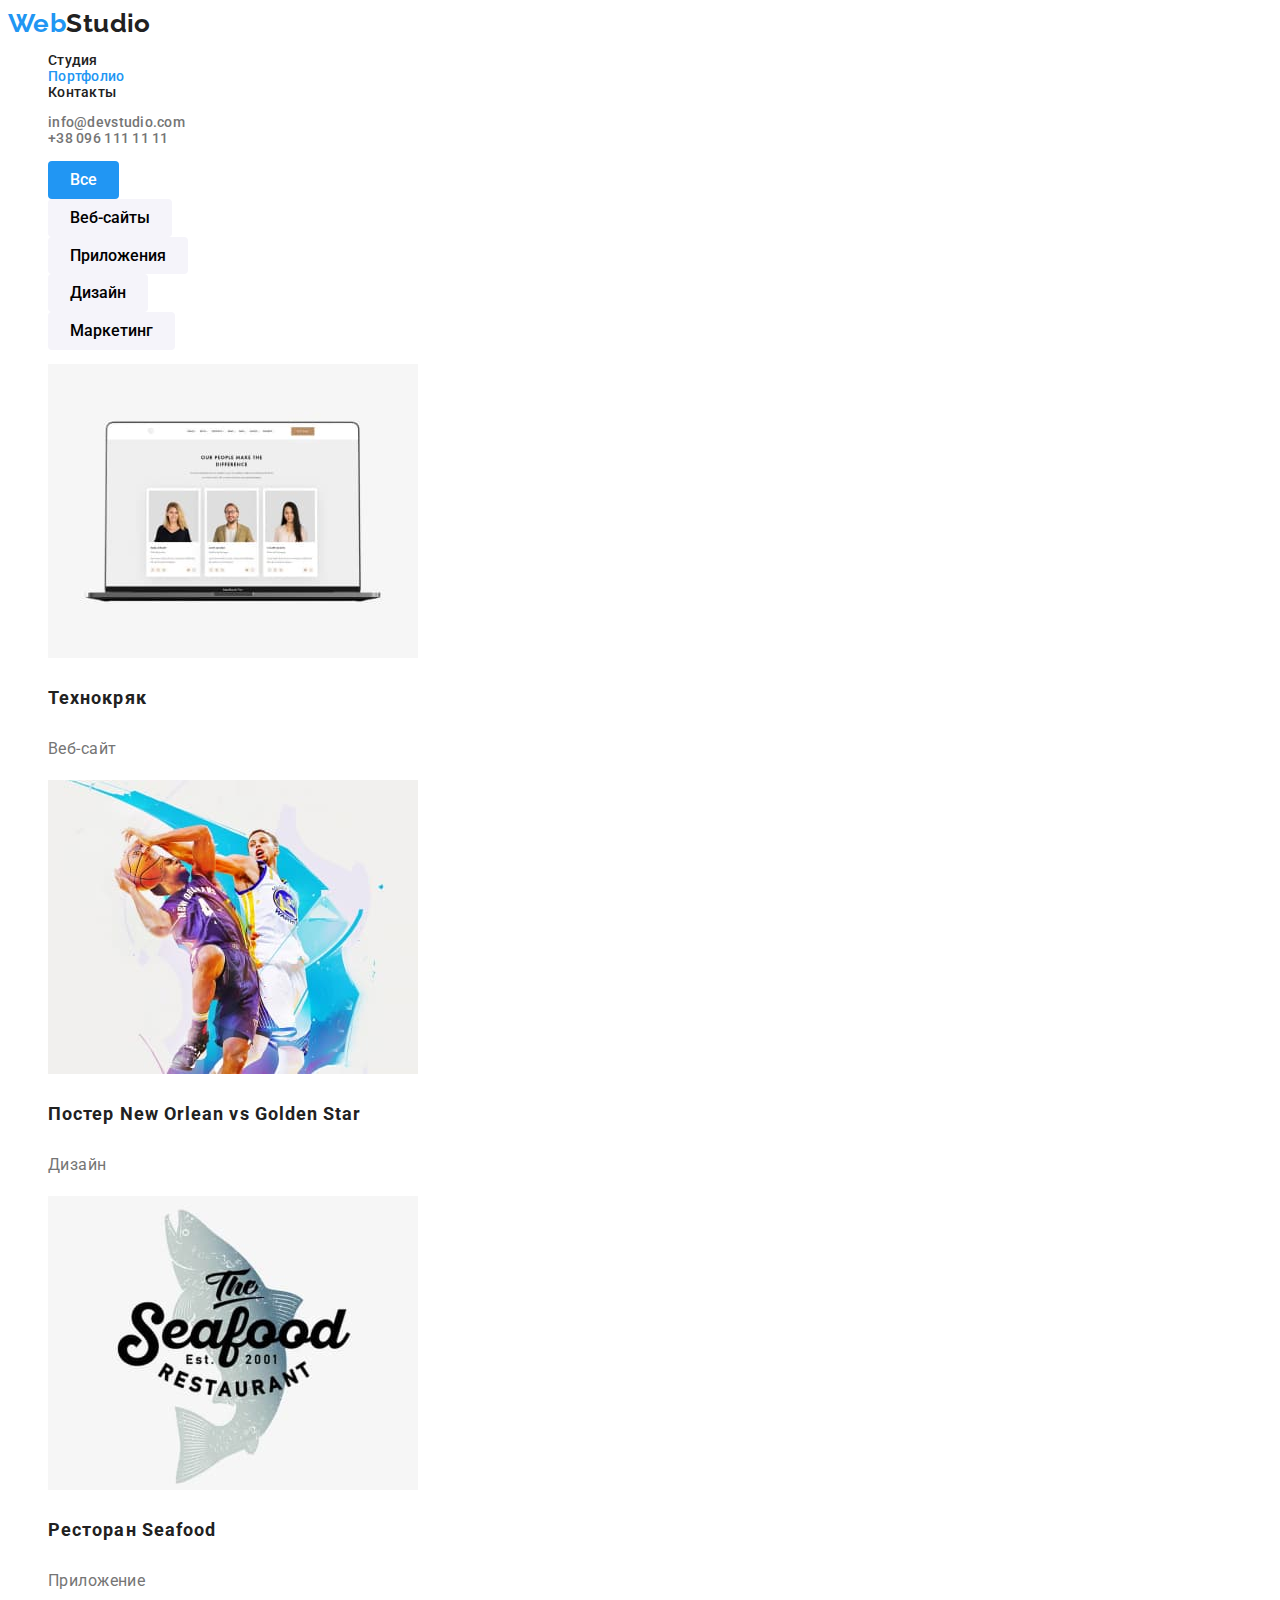
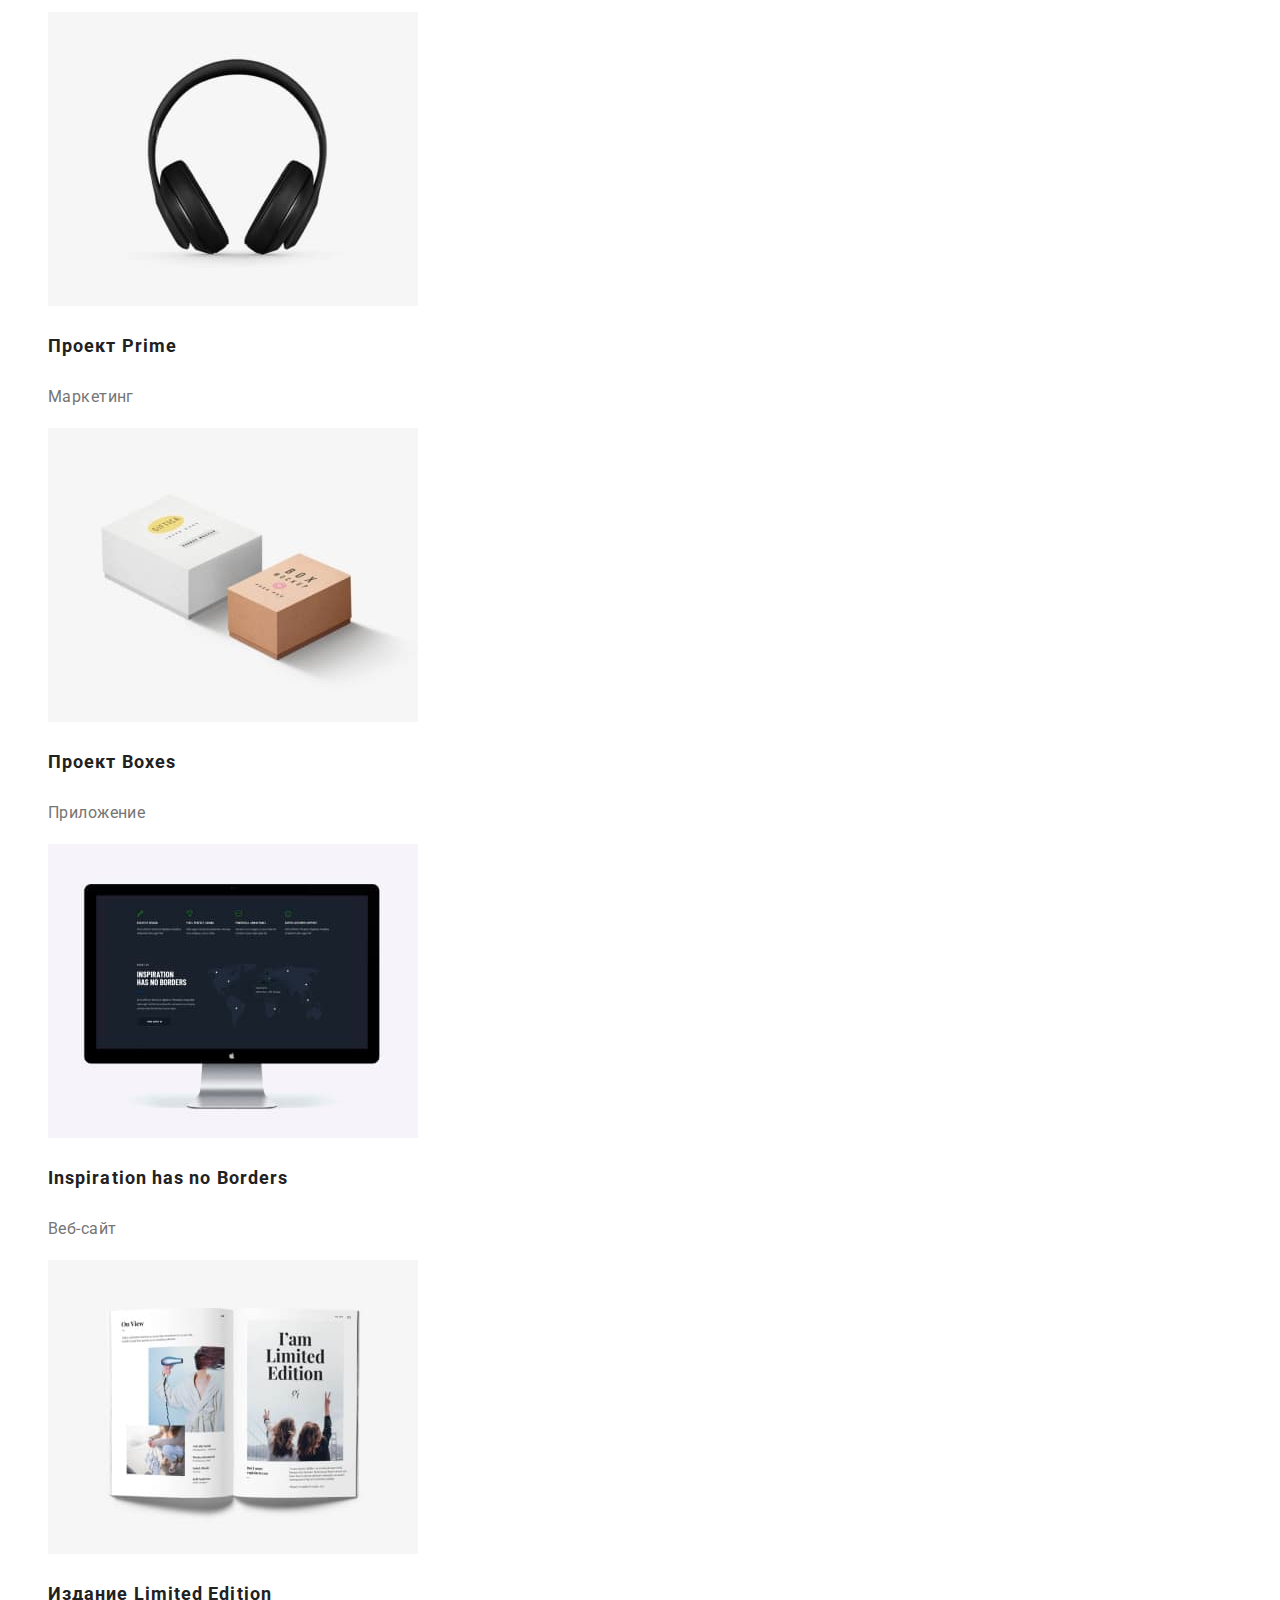
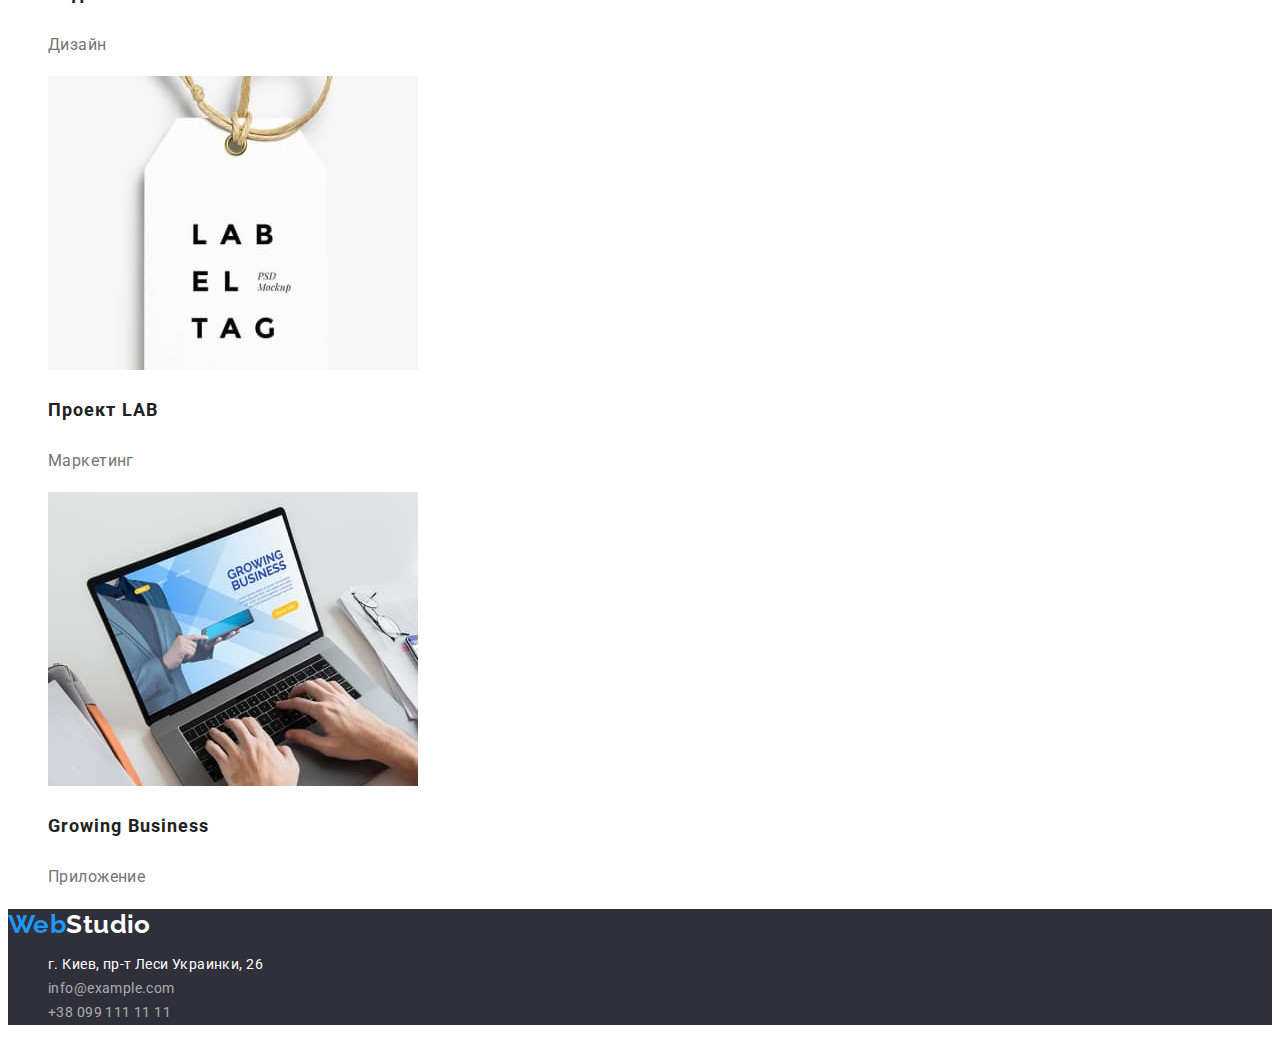
==== portfolio.html @ a66e4aa6 "Initial commit" ====
<!DOCTYPE html>
<html lang="ru">
  <head>
    <meta charset="UTF-8" />
    <meta http-equiv="X-UA-Compatible" content="IE=edge" />
    <meta name="viewport" content="width=device-width, initial-scale=1.0" />
    <title>WebStudio</title>
    <link rel="preconnect" href="https://fonts.googleapis.com" />
    <link rel="preconnect" href="https://fonts.gstatic.com" crossorigin />
    <link
      href="https://fonts.googleapis.com/css2?family=Raleway:wght@700&family=Roboto:wght@400;500;700;900&display=swap"
      rel="stylesheet"
    />
    <link rel="stylesheet" href="css/styles.css" />
  </head>
  <body>
    <!-- Header -->
    <header class="header">
      <nav class="header-nav">
        <a class="header-logo" href="./index.html"><span class="logo-studio">Web</span>Studio</a>
        <ul class="header-list">
          <li class="header-list-item"><a class="header-link" href="./index.html">Студия</a></li>
          <li class="header-list-item">
            <a class="header-link current" href="./portfolio.html">Портфолио</a>
          </li>
          <li class="header-list-item"><a class="header-link" href="">Контакты</a></li>
        </ul>
      </nav>
      <!-- Контакты для связи -->
      <ul class="header-contact">
        <!-- Ссылка на адрес электронной почты  -->
        <li class="header-contact-item">
          <a class="header-link-contact" href="mailto:info@devstudio.com">info@devstudio.com</a>
        </li>
        <!-- Ссылка на телефонный номер -->
        <li class="header-contact-item">
          <a class="header-link-contact" href="tel:+380961111111">+38 096 111 11 11</a>
        </li>
      </ul>
    </header>
    <!-- Main -->
    <main class="main">
      <!-- Portfolio section -->
      <section class="portfolio">
        <!-- Filter by projects -->
        <h1 class="visually-hidden">Примеры работ</h1>
        <ul class="filter-list">
          <li><button class="filter-btn active" type="button">Все</button></li>
          <li><button class="filter-btn" type="button">Веб-сайты</button></li>
          <li><button class="filter-btn" type="button">Приложения</button></li>
          <li><button class="filter-btn" type="button">Дизайн</button></li>
          <li><button class="filter-btn" type="button">Маркетинг</button></li>
        </ul>
        <!-- Project examples -->
        <ul class="projects-list">
          <li class="projects-item">
            <a href="">
              <img
                class="projects-img"
                src="./images/portfolio/tehnokryak.jpg"
                alt="Технокряк"
                width="370"
                height="294"
              />
              <h3 class="projects-subtitle">Технокряк</h3>
              <p class="projects-desc">Веб-сайт</p>
            </a>
          </li>
          <li class="projects-item">
            <a href="">
              <img
                class="projects-img"
                src="./images/portfolio/no-vs-gs.jpg"
                alt="Постер New Orlean vs Golden Star"
                width="370"
                height="294"
              />
              <h3 class="projects-subtitle">Постер New Orlean vs Golden Star</h3>
              <p class="projects-desc">Дизайн</p>
            </a>
          </li>
          <li class="projects-item">
            <a href="">
              <img
                class="projects-img"
                src="./images/portfolio/restaurant-seafood.jpg"
                alt="Ресторан Seafood"
                width="370"
                height="294"
              />
              <h3 class="projects-subtitle">Ресторан Seafood</h3>
              <p class="projects-desc">Приложение</p>
            </a>
          </li>
          <li class="projects-item">
            <a href="">
              <img
                class="projects-img"
                src="./images/portfolio/prime.jpg"
                alt="Проект Prime"
                width="370"
                height="294"
              />
              <h3 class="projects-subtitle">Проект Prime</h3>
              <p class="projects-desc">Маркетинг</p>
            </a>
          </li>
          <li class="projects-item">
            <a href="">
              <img
                class="projects-img"
                src="./images/portfolio/boxes.jpg"
                alt="Проект Boxes"
                width="370"
                height="294"
              />
              <h3 class="projects-subtitle">Проект Boxes</h3>
              <p class="projects-desc">Приложение</p>
            </a>
          </li>
          <li class="projects-item">
            <a href="">
              <img
                class="projects-img"
                src="./images/portfolio/inspiration-has-no-borders.jpg"
                alt="Inspiration has no Borders"
                width="370"
                height="294"
              />
              <h3 class="projects-subtitle">Inspiration has no Borders</h3>
              <p class="projects-desc">Веб-сайт</p>
            </a>
          </li>
          <li class="projects-item">
            <a href="">
              <img
                class="projects-img"
                src="./images/portfolio/limited-iditions.jpg"
                alt="Издание Limited Edition"
                width="370"
                height="294"
              />
              <h3 class="projects-subtitle">Издание Limited Edition</h3>
              <p class="projects-desc">Дизайн</p>
            </a>
          </li>
          <li class="projects-item">
            <a href="">
              <img
                class="projects-img"
                src="./images/portfolio/lab.jpg"
                alt="Проект LAB"
                width="370"
                height="294"
              />
              <h3 class="projects-subtitle">Проект LAB</h3>
              <p class="projects-desc">Маркетинг</p>
            </a>
          </li>
          <li class="projects-item">
            <a href="">
              <img
                class="projects-img"
                src="./images/portfolio/growing-business.jpg"
                alt="Growing Business"
                width="370"
                height="294"
              />
              <h3 class="projects-subtitle">Growing Business</h3>
              <p class="projects-desc">Приложение</p>
            </a>
          </li>
        </ul>
      </section>
    </main>
    <!-- Footer -->
    <footer class="footer">
      <a class="footer-logo" href="./index.html"><span class="logo-studio">Web</span>Studio</a>
      <!-- Footer contact -->
      <address>
        <ul class="footer-contact-list">
          <li class="footer-item">
            <a
              class="footer-map"
              href="https://goo.gl/maps/JT4i8a7Yn8ErTgSE8"
              target="_blank"
              rel="noopener noreferrer"
              >г. Киев, пр-т Леси Украинки, 26</a
            >
          </li>
          <li class="footer-item">
            <a class="footer-contact-link" href="mailto:info@example.com">info@example.com</a>
          </li>
          <li class="footer-item">
            <a class="footer-contact-link" href="tel:+380991111111">+38 099 111 11 11</a>
          </li>
        </ul>
      </address>
    </footer>
  </body>
</html>
---- css/styles.css ----
:root {
    /* fonts */
    --main-font: "Roboto";
    --logo-font: "Raleway";

    /* text color */
    --main-text-color: #212121;
    --secondary-text-color: #757575;
    --accent-text-color: #2196F3;
    --title-text-color: #FFFFFF;

    /* bg-colors */
    --main-bg-color: #FFFFFF;
    --secondary-bg-color: #F5F4FA;
    --title-bg-color: #2F303A;
    --accent-bg-color: #2196F3;
    
}

body {
    background-color: var(--main-bg-color);
    color: var(--main-text-color);
    font-family: var(--main-font), sans-serif;
    font-size: 14px;
    line-height: 1.14;
    letter-spacing: 0.03em;
}

/* Common style */
ul {
    list-style-type: none;
}

a {
    text-decoration: none;
}

/* Header */
.header {
    background-color: var(--main-bg-color)
}

.header-logo {
    font-family: var(--logo-font);
    font-weight: 700;
    font-size: 26px;
    line-height: 1.19;
    color: var(--main-text-color)
}

.logo-studio {
    color: var(--accent-text-color)
}

.header-link {
    font-weight: 500;
    line-height: 1.14;
    letter-spacing: 0.02em;
    color: var(--main-text-color)
}

.current {
    color: var(--accent-text-color);
}


.header-link:hover,
.header-link:focus {
    color: var(--accent-text-color)
}

.header-link-contact {
    font-weight: 500;
    line-height: 1.14;
    letter-spacing: 0.02em;
    color: var(--secondary-text-color)
}

.header-link-contact:hover,
.header-link-contact:focus {
    color: var(--accent-text-color)
}

/* Main section */

/* Lead banner */

.lead {
    background-color: var(--title-bg-color);
}

.lead-slogan {
    font-weight: 900;
    font-size: 44px;
    line-height: 1.36;
    text-align: center;
    letter-spacing: 0.06em;
    text-transform: uppercase;
    color: var(--title-text-color)
}

.lead-btn {
    border-radius: 4px;
    padding: 10px 32px;
    font-family: inherit;
    font-size: 16px;
    line-height: 1.88;
    display: flex;
    align-items: center;
    text-align: center;
    letter-spacing: 0.06em;
    color: var(--title-text-color);
    background: var(--accent-bg-color);
    border: none;
    cursor: pointer;
}

.lead-btn:hover,
.lead-btn:focus {
    background: #188CE8;
}

/* Advantages section */

.visually-hidden {
    position: absolute;
    width: 1px;
    height: 1px;
    margin: -1px;
    border: 0;
    padding: 0;

    white-space: nowrap;
    clip-path: inset(100%);
    clip: rect(0 0 0 0);
    overflow: hidden;
}

.advantages-subtitle {
    font-size: 14px;
    line-height: 1.14;
    text-transform: uppercase;
}

.advantages-desc {
    line-height: 1.71;
    color: var(--secondary-text-color)
}

/* Activity section */

.title {
    font-size: 36px;
    line-height: 1.17;
    color: var(--title-bg-color)
}

/* Team section */

.team {
    background-color: var(--secondary-bg-color);
}

.team-item {
    background-color: var(--main-bg-color);
}

.team-name {
    font-weight: 500;
    font-size: 16px;
    line-height: 1.19;
    text-align: center;
}

.team-position {
    font-size: 16px;
    line-height: 1.19;
    text-align: center;
    color: var(--secondary-text-color)
}

/* Footer */

.footer {
    background-color: var(--title-bg-color);
}

.footer-logo {
    font-family: var(--logo-font);
    font-weight: 700;
    font-size: 26px;
    line-height: 1.19;
    color: var(--title-text-color)
}

.footer-contact-link {
    font-style: normal;
    line-height: 1.71;
    color: rgba(255, 255, 255, 0.6);
}

.footer-contact-link:hover,
.footer-contact-link:focus {
    color: var(--accent-text-color)
}

.footer-map {
    font-style: normal;
    line-height: 1.71;
    color: var(--title-text-color)
}

/* Portfolio section */

/* Filter by projects */

.filter-btn {
    border-radius: 4px;
    padding: 6px 22px;
    font-family: inherit;
    font-weight: 500;
    font-size: 16px;
    line-height: 1.62;
    text-align: center;
    background-color: var(--secondary-bg-color);
    border: none;
    cursor: pointer;
}

.filter-btn:hover,
.filter-btn:focus {
    color: var(--title-text-color);
    background: var(--accent-bg-color)
}

.active {
    color: var(--title-text-color);
    background-color: var(--accent-bg-color)
}

/* Project examples */

.projects-subtitle {
    font-size: 18px;
    line-height: 2;
    letter-spacing: 0.06em;
    color: var(--main-text-color);
}

.projects-desc {
    font-size: 16px;
    line-height: 1.88;
    color: var(--secondary-text-color)
}
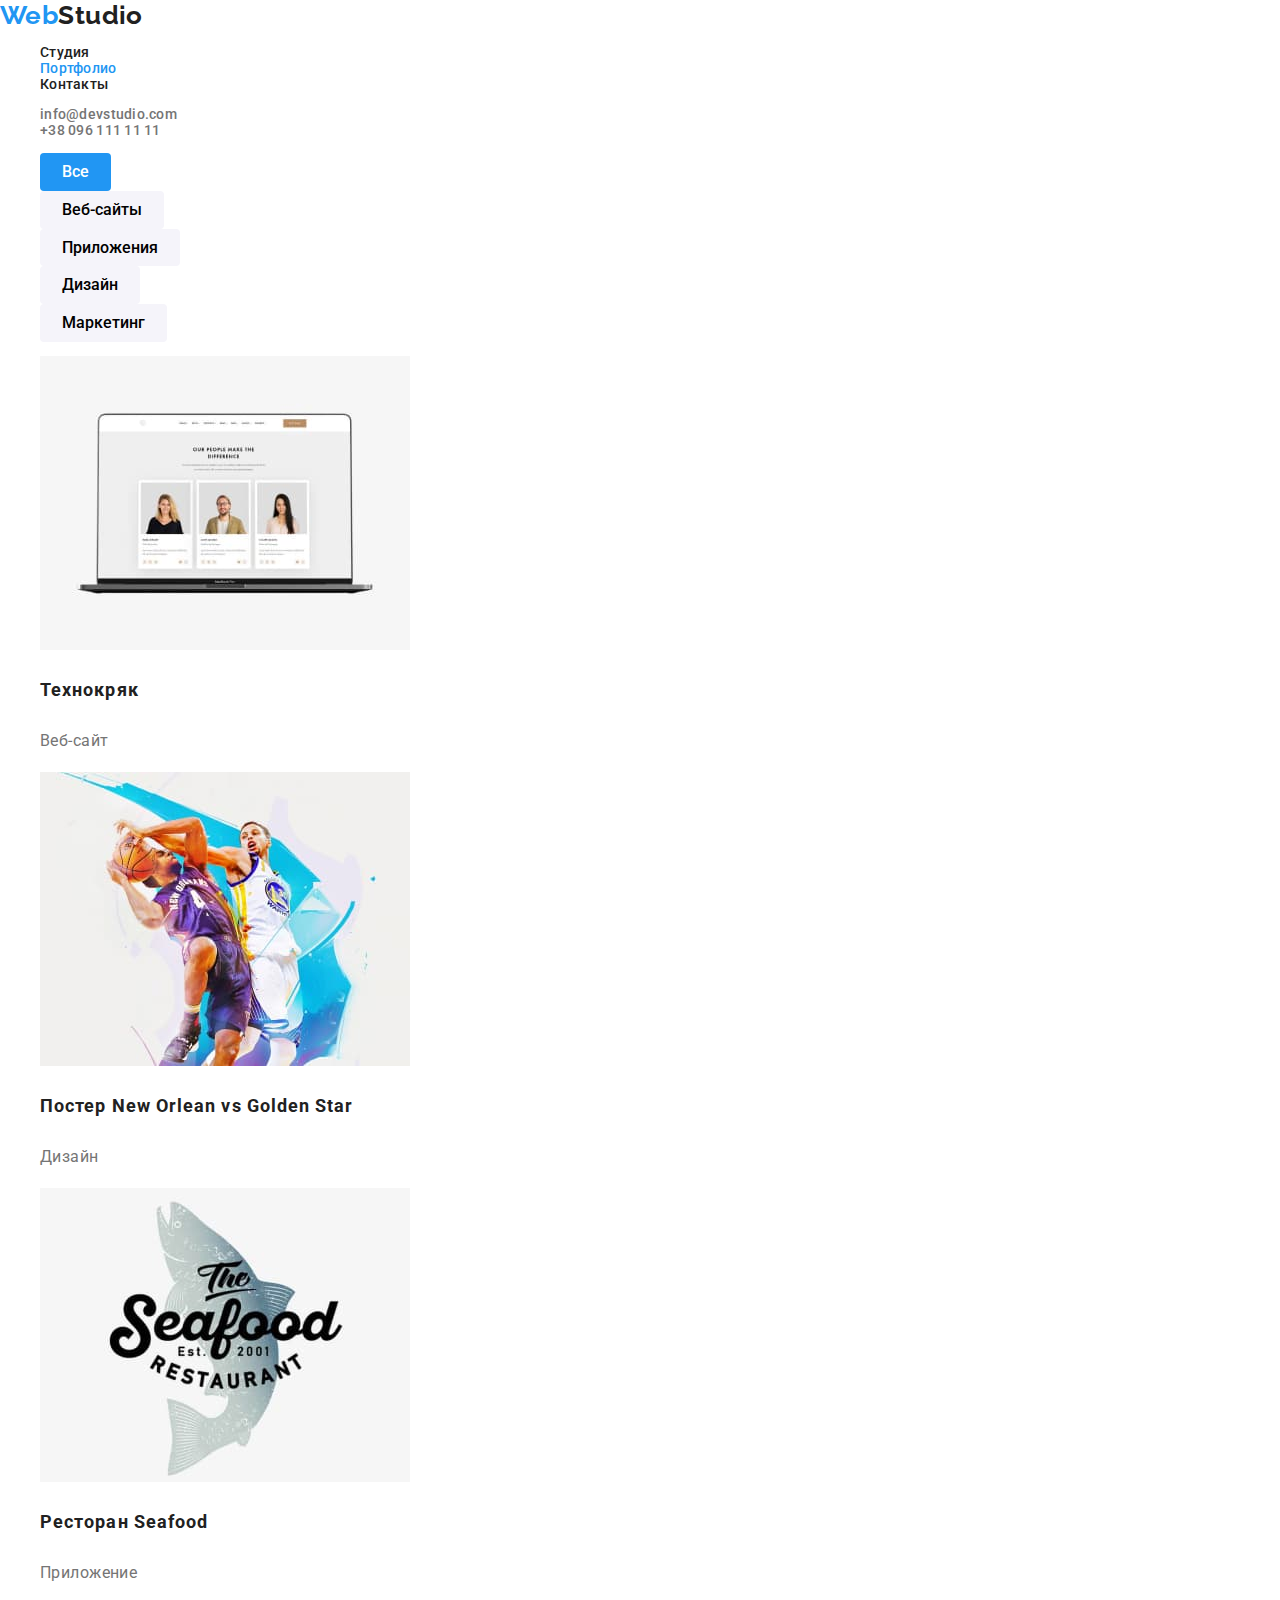
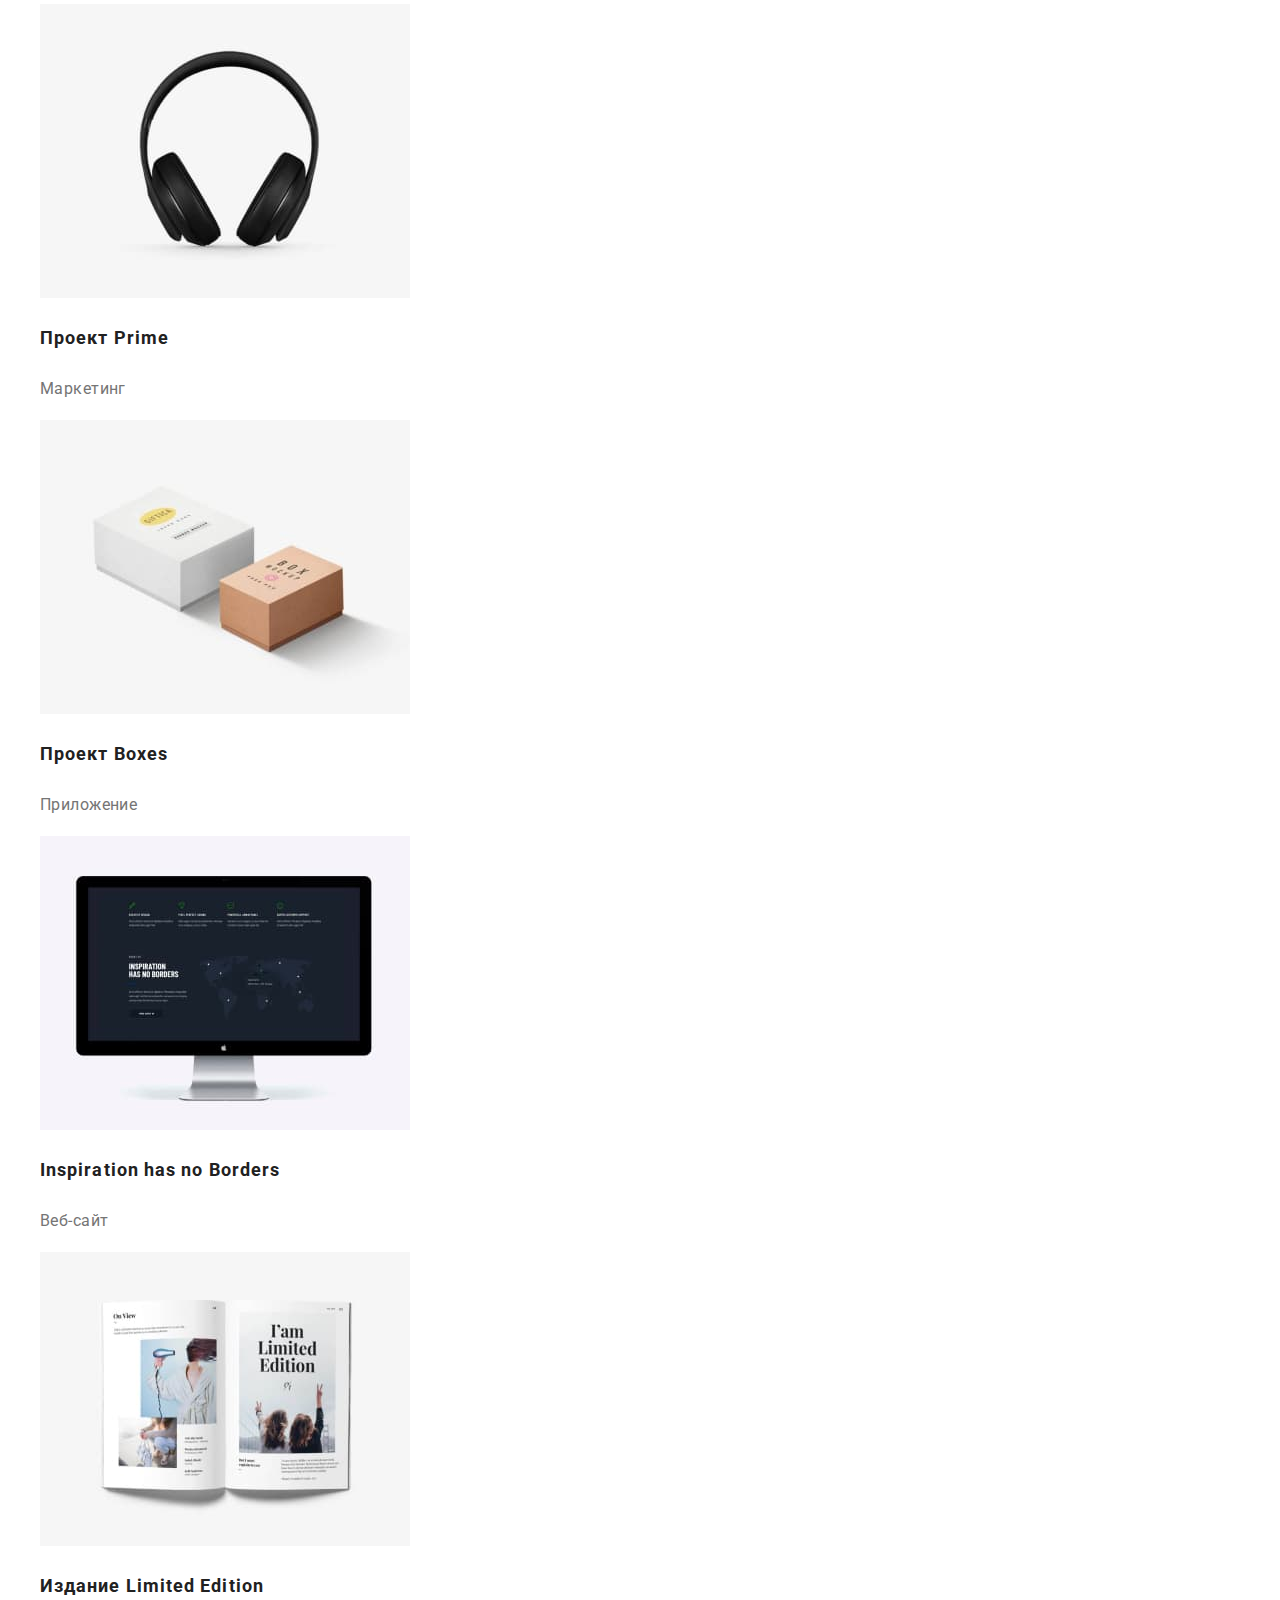
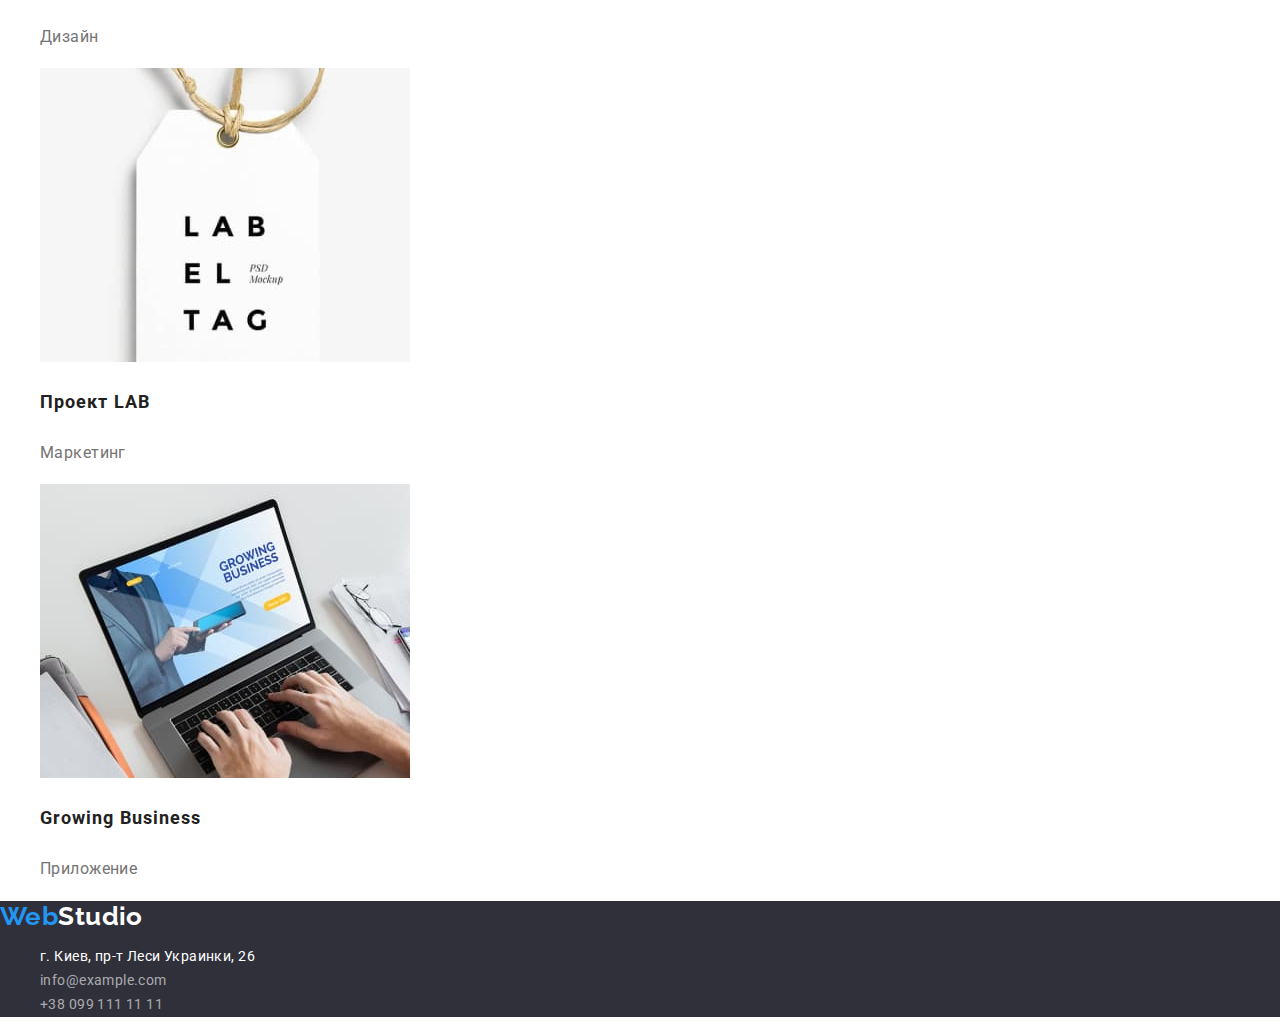
==== commit 16a9f367: "Подключает modern-normalize" ====
--- a/portfolio.html
+++ b/portfolio.html
@@ -10,6 +10,10 @@
     <link
       href="https://fonts.googleapis.com/css2?family=Raleway:wght@700&family=Roboto:wght@400;500;700;900&display=swap"
       rel="stylesheet"
+    />
+    <link
+      rel="stylesheet"
+      href="https://cdnjs.cloudflare.com/ajax/libs/modern-normalize/1.1.0/modern-normalize.min.css"
     />
     <link rel="stylesheet" href="css/styles.css" />
   </head>
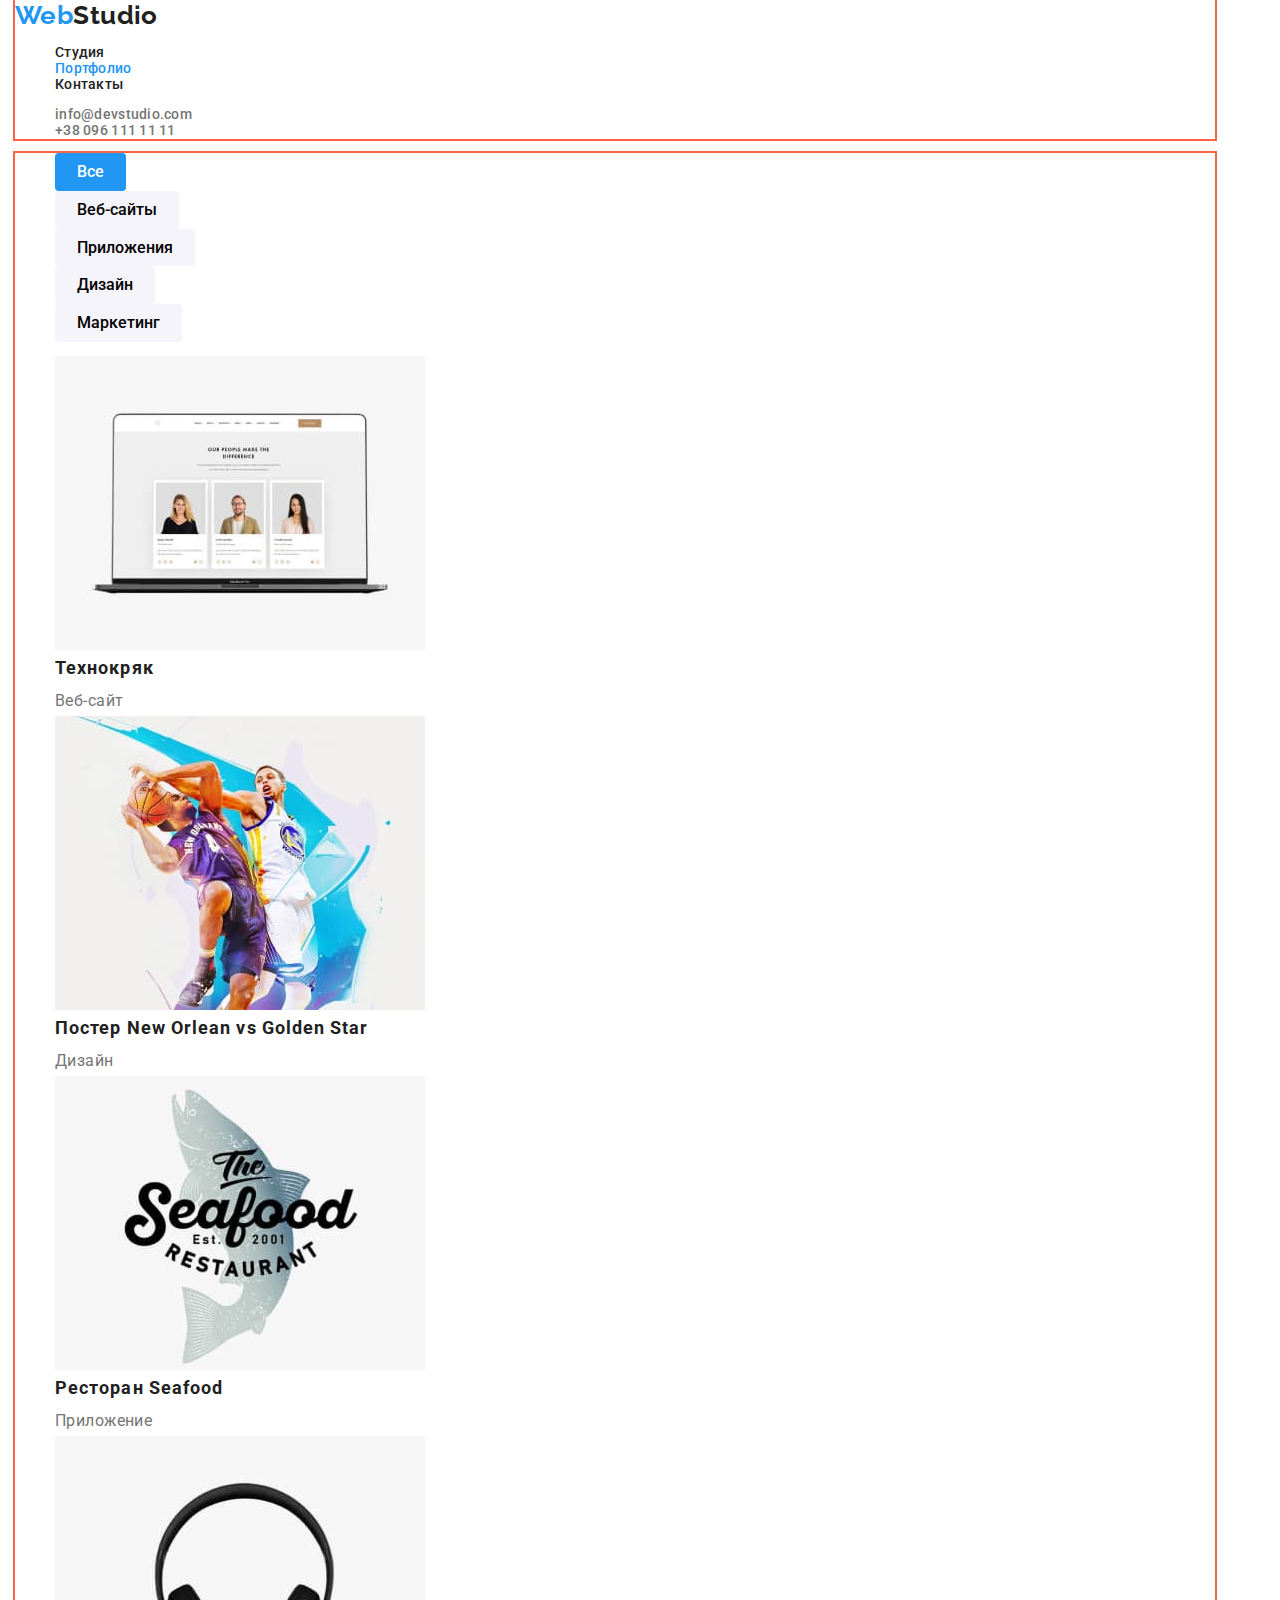
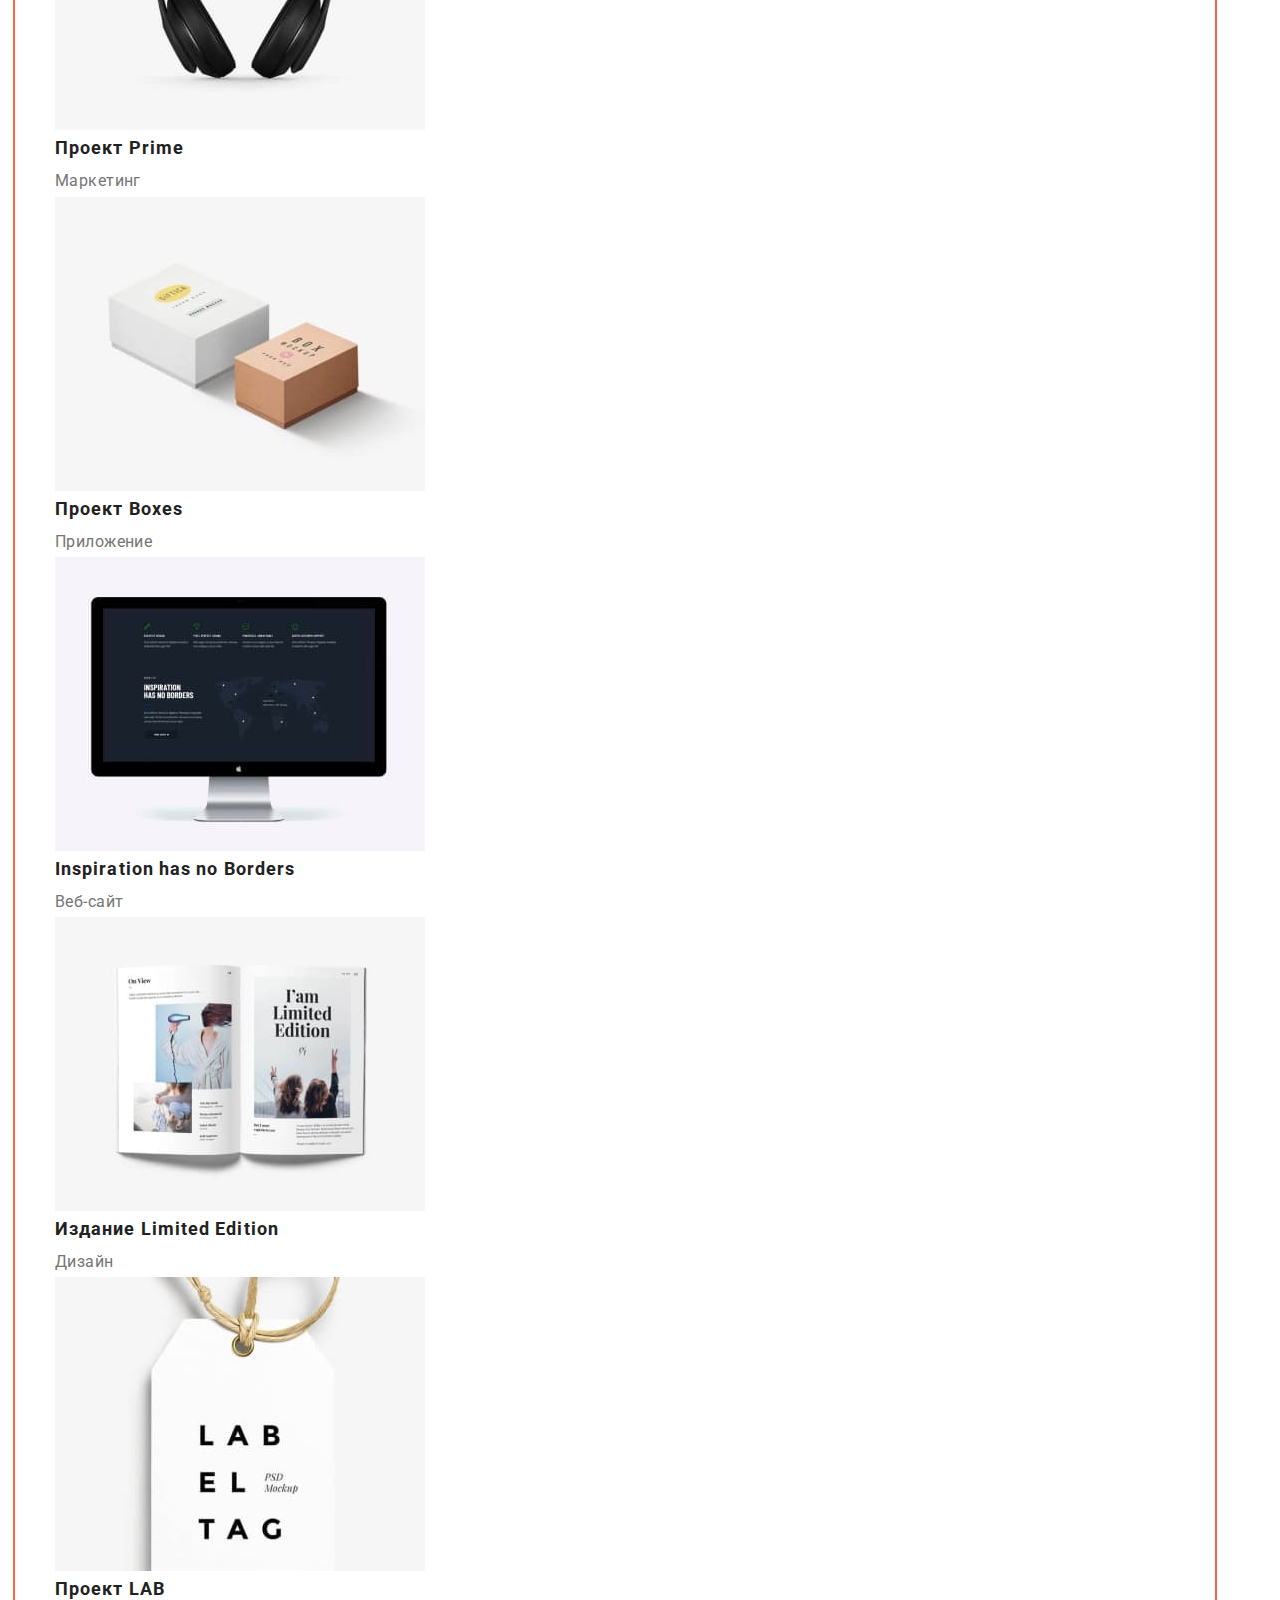
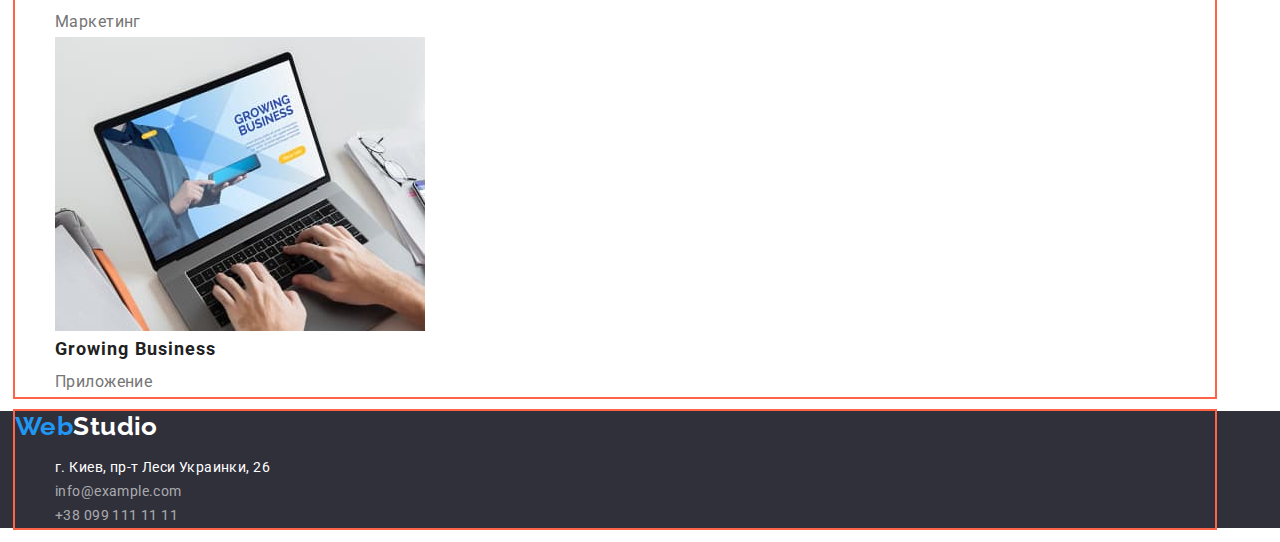
==== commit f564fcc6: "Добавляет class="btn-item"" ====
--- a/portfolio.html
+++ b/portfolio.html
@@ -20,186 +20,192 @@
   <body>
     <!-- Header -->
     <header class="header">
-      <nav class="header-nav">
-        <a class="header-logo" href="./index.html"><span class="logo-studio">Web</span>Studio</a>
-        <ul class="header-list">
-          <li class="header-list-item"><a class="header-link" href="./index.html">Студия</a></li>
-          <li class="header-list-item">
-            <a class="header-link current" href="./portfolio.html">Портфолио</a>
+      <div class="container">
+        <nav class="header-nav">
+          <a class="header-logo" href="./index.html"><span class="logo-studio">Web</span>Studio</a>
+          <ul class="header-list">
+            <li class="header-list-item"><a class="header-link" href="./index.html">Студия</a></li>
+            <li class="header-list-item">
+              <a class="header-link current" href="./portfolio.html">Портфолио</a>
+            </li>
+            <li class="header-list-item"><a class="header-link" href="">Контакты</a></li>
+          </ul>
+        </nav>
+        <!-- Header contact -->
+        <ul class="header-contact">
+          <!-- e-mail -->
+          <li class="header-contact-item">
+            <a class="header-link-contact" href="mailto:info@devstudio.com">info@devstudio.com</a>
           </li>
-          <li class="header-list-item"><a class="header-link" href="">Контакты</a></li>
+          <!-- phone number -->
+          <li class="header-contact-item">
+            <a class="header-link-contact" href="tel:+380961111111">+38 096 111 11 11</a>
+          </li>
         </ul>
-      </nav>
-      <!-- Контакты для связи -->
-      <ul class="header-contact">
-        <!-- Ссылка на адрес электронной почты  -->
-        <li class="header-contact-item">
-          <a class="header-link-contact" href="mailto:info@devstudio.com">info@devstudio.com</a>
-        </li>
-        <!-- Ссылка на телефонный номер -->
-        <li class="header-contact-item">
-          <a class="header-link-contact" href="tel:+380961111111">+38 096 111 11 11</a>
-        </li>
-      </ul>
+      </div>
     </header>
     <!-- Main -->
     <main class="main">
       <!-- Portfolio section -->
       <section class="portfolio">
-        <!-- Filter by projects -->
-        <h1 class="visually-hidden">Примеры работ</h1>
-        <ul class="filter-list">
-          <li><button class="filter-btn active" type="button">Все</button></li>
-          <li><button class="filter-btn" type="button">Веб-сайты</button></li>
-          <li><button class="filter-btn" type="button">Приложения</button></li>
-          <li><button class="filter-btn" type="button">Дизайн</button></li>
-          <li><button class="filter-btn" type="button">Маркетинг</button></li>
-        </ul>
-        <!-- Project examples -->
-        <ul class="projects-list">
-          <li class="projects-item">
-            <a href="">
-              <img
-                class="projects-img"
-                src="./images/portfolio/tehnokryak.jpg"
-                alt="Технокряк"
-                width="370"
-                height="294"
-              />
-              <h3 class="projects-subtitle">Технокряк</h3>
-              <p class="projects-desc">Веб-сайт</p>
-            </a>
-          </li>
-          <li class="projects-item">
-            <a href="">
-              <img
-                class="projects-img"
-                src="./images/portfolio/no-vs-gs.jpg"
-                alt="Постер New Orlean vs Golden Star"
-                width="370"
-                height="294"
-              />
-              <h3 class="projects-subtitle">Постер New Orlean vs Golden Star</h3>
-              <p class="projects-desc">Дизайн</p>
-            </a>
-          </li>
-          <li class="projects-item">
-            <a href="">
-              <img
-                class="projects-img"
-                src="./images/portfolio/restaurant-seafood.jpg"
-                alt="Ресторан Seafood"
-                width="370"
-                height="294"
-              />
-              <h3 class="projects-subtitle">Ресторан Seafood</h3>
-              <p class="projects-desc">Приложение</p>
-            </a>
-          </li>
-          <li class="projects-item">
-            <a href="">
-              <img
-                class="projects-img"
-                src="./images/portfolio/prime.jpg"
-                alt="Проект Prime"
-                width="370"
-                height="294"
-              />
-              <h3 class="projects-subtitle">Проект Prime</h3>
-              <p class="projects-desc">Маркетинг</p>
-            </a>
-          </li>
-          <li class="projects-item">
-            <a href="">
-              <img
-                class="projects-img"
-                src="./images/portfolio/boxes.jpg"
-                alt="Проект Boxes"
-                width="370"
-                height="294"
-              />
-              <h3 class="projects-subtitle">Проект Boxes</h3>
-              <p class="projects-desc">Приложение</p>
-            </a>
-          </li>
-          <li class="projects-item">
-            <a href="">
-              <img
-                class="projects-img"
-                src="./images/portfolio/inspiration-has-no-borders.jpg"
-                alt="Inspiration has no Borders"
-                width="370"
-                height="294"
-              />
-              <h3 class="projects-subtitle">Inspiration has no Borders</h3>
-              <p class="projects-desc">Веб-сайт</p>
-            </a>
-          </li>
-          <li class="projects-item">
-            <a href="">
-              <img
-                class="projects-img"
-                src="./images/portfolio/limited-iditions.jpg"
-                alt="Издание Limited Edition"
-                width="370"
-                height="294"
-              />
-              <h3 class="projects-subtitle">Издание Limited Edition</h3>
-              <p class="projects-desc">Дизайн</p>
-            </a>
-          </li>
-          <li class="projects-item">
-            <a href="">
-              <img
-                class="projects-img"
-                src="./images/portfolio/lab.jpg"
-                alt="Проект LAB"
-                width="370"
-                height="294"
-              />
-              <h3 class="projects-subtitle">Проект LAB</h3>
-              <p class="projects-desc">Маркетинг</p>
-            </a>
-          </li>
-          <li class="projects-item">
-            <a href="">
-              <img
-                class="projects-img"
-                src="./images/portfolio/growing-business.jpg"
-                alt="Growing Business"
-                width="370"
-                height="294"
-              />
-              <h3 class="projects-subtitle">Growing Business</h3>
-              <p class="projects-desc">Приложение</p>
-            </a>
-          </li>
-        </ul>
+        <div class="container">
+          <!-- Filter by projects -->
+          <h1 class="visually-hidden">Примеры работ</h1>
+          <ul class="filter-list">
+            <li class="btn-item"><button class="filter-btn active" type="button">Все</button></li>
+            <li class="btn-item"><button class="filter-btn" type="button">Веб-сайты</button></li>
+            <li class="btn-item"><button class="filter-btn" type="button">Приложения</button></li>
+            <li class="btn-item"><button class="filter-btn" type="button">Дизайн</button></li>
+            <li class="btn-item"><button class="filter-btn" type="button">Маркетинг</button></li>
+          </ul>
+          <!-- Project examples -->
+          <ul class="projects-list">
+            <li class="projects-item">
+              <a href="">
+                <img
+                  class="projects-img"
+                  src="./images/portfolio/tehnokryak.jpg"
+                  alt="Технокряк"
+                  width="370"
+                  height="294"
+                />
+                <h3 class="projects-subtitle">Технокряк</h3>
+                <p class="projects-desc">Веб-сайт</p>
+              </a>
+            </li>
+            <li class="projects-item">
+              <a href="">
+                <img
+                  class="projects-img"
+                  src="./images/portfolio/no-vs-gs.jpg"
+                  alt="Постер New Orlean vs Golden Star"
+                  width="370"
+                  height="294"
+                />
+                <h3 class="projects-subtitle">Постер New Orlean vs Golden Star</h3>
+                <p class="projects-desc">Дизайн</p>
+              </a>
+            </li>
+            <li class="projects-item">
+              <a href="">
+                <img
+                  class="projects-img"
+                  src="./images/portfolio/restaurant-seafood.jpg"
+                  alt="Ресторан Seafood"
+                  width="370"
+                  height="294"
+                />
+                <h3 class="projects-subtitle">Ресторан Seafood</h3>
+                <p class="projects-desc">Приложение</p>
+              </a>
+            </li>
+            <li class="projects-item">
+              <a href="">
+                <img
+                  class="projects-img"
+                  src="./images/portfolio/prime.jpg"
+                  alt="Проект Prime"
+                  width="370"
+                  height="294"
+                />
+                <h3 class="projects-subtitle">Проект Prime</h3>
+                <p class="projects-desc">Маркетинг</p>
+              </a>
+            </li>
+            <li class="projects-item">
+              <a href="">
+                <img
+                  class="projects-img"
+                  src="./images/portfolio/boxes.jpg"
+                  alt="Проект Boxes"
+                  width="370"
+                  height="294"
+                />
+                <h3 class="projects-subtitle">Проект Boxes</h3>
+                <p class="projects-desc">Приложение</p>
+              </a>
+            </li>
+            <li class="projects-item">
+              <a href="">
+                <img
+                  class="projects-img"
+                  src="./images/portfolio/inspiration-has-no-borders.jpg"
+                  alt="Inspiration has no Borders"
+                  width="370"
+                  height="294"
+                />
+                <h3 class="projects-subtitle">Inspiration has no Borders</h3>
+                <p class="projects-desc">Веб-сайт</p>
+              </a>
+            </li>
+            <li class="projects-item">
+              <a href="">
+                <img
+                  class="projects-img"
+                  src="./images/portfolio/limited-iditions.jpg"
+                  alt="Издание Limited Edition"
+                  width="370"
+                  height="294"
+                />
+                <h3 class="projects-subtitle">Издание Limited Edition</h3>
+                <p class="projects-desc">Дизайн</p>
+              </a>
+            </li>
+            <li class="projects-item">
+              <a href="">
+                <img
+                  class="projects-img"
+                  src="./images/portfolio/lab.jpg"
+                  alt="Проект LAB"
+                  width="370"
+                  height="294"
+                />
+                <h3 class="projects-subtitle">Проект LAB</h3>
+                <p class="projects-desc">Маркетинг</p>
+              </a>
+            </li>
+            <li class="projects-item">
+              <a href="">
+                <img
+                  class="projects-img"
+                  src="./images/portfolio/growing-business.jpg"
+                  alt="Growing Business"
+                  width="370"
+                  height="294"
+                />
+                <h3 class="projects-subtitle">Growing Business</h3>
+                <p class="projects-desc">Приложение</p>
+              </a>
+            </li>
+          </ul>
+        </div>
       </section>
     </main>
     <!-- Footer -->
     <footer class="footer">
-      <a class="footer-logo" href="./index.html"><span class="logo-studio">Web</span>Studio</a>
-      <!-- Footer contact -->
-      <address>
-        <ul class="footer-contact-list">
-          <li class="footer-item">
-            <a
-              class="footer-map"
-              href="https://goo.gl/maps/JT4i8a7Yn8ErTgSE8"
-              target="_blank"
-              rel="noopener noreferrer"
-              >г. Киев, пр-т Леси Украинки, 26</a
-            >
-          </li>
-          <li class="footer-item">
-            <a class="footer-contact-link" href="mailto:info@example.com">info@example.com</a>
-          </li>
-          <li class="footer-item">
-            <a class="footer-contact-link" href="tel:+380991111111">+38 099 111 11 11</a>
-          </li>
-        </ul>
-      </address>
+      <div class="container">
+        <a class="footer-logo" href="./index.html"><span class="logo-studio">Web</span>Studio</a>
+        <!-- Footer contact -->
+        <address>
+          <ul class="footer-contact-list">
+            <li class="footer-item">
+              <a
+                class="footer-map"
+                href="https://goo.gl/maps/JT4i8a7Yn8ErTgSE8"
+                target="_blank"
+                rel="noopener noreferrer"
+                >г. Киев, пр-т Леси Украинки, 26</a
+              >
+            </li>
+            <li class="footer-item">
+              <a class="footer-contact-link" href="mailto:info@example.com">info@example.com</a>
+            </li>
+            <li class="footer-item">
+              <a class="footer-contact-link" href="tel:+380991111111">+38 099 111 11 11</a>
+            </li>
+          </ul>
+        </address>
+      </div>
     </footer>
   </body>
 </html>
--- a/css/styles.css
+++ b/css/styles.css
@@ -17,6 +17,16 @@
     
 }
 
+html {
+    box-sizing: border-box;
+}
+
+*,
+*::before,
+*::after {
+    box-sizing: inherit;
+}
+
 body {
     background-color: var(--main-bg-color);
     color: var(--main-text-color);
@@ -24,103 +34,40 @@
     font-size: 14px;
     line-height: 1.14;
     letter-spacing: 0.03em;
+    margin: 0;
 }
 
 /* Common style */
 ul {
-    list-style-type: none;
+    list-style: none;
 }
 
 a {
     text-decoration: none;
 }
 
-/* Header */
-.header {
-    background-color: var(--main-bg-color)
-}
-
-.header-logo {
-    font-family: var(--logo-font);
-    font-weight: 700;
-    font-size: 26px;
-    line-height: 1.19;
-    color: var(--main-text-color)
-}
-
-.logo-studio {
-    color: var(--accent-text-color)
-}
-
-.header-link {
-    font-weight: 500;
-    line-height: 1.14;
-    letter-spacing: 0.02em;
-    color: var(--main-text-color)
-}
-
-.current {
-    color: var(--accent-text-color);
-}
-
-
-.header-link:hover,
-.header-link:focus {
-    color: var(--accent-text-color)
-}
-
-.header-link-contact {
-    font-weight: 500;
-    line-height: 1.14;
-    letter-spacing: 0.02em;
-    color: var(--secondary-text-color)
-}
-
-.header-link-contact:hover,
-.header-link-contact:focus {
-    color: var(--accent-text-color)
-}
-
-/* Main section */
-
-/* Lead banner */
-
-.lead {
-    background-color: var(--title-bg-color);
-}
-
-.lead-slogan {
-    font-weight: 900;
-    font-size: 44px;
-    line-height: 1.36;
-    text-align: center;
-    letter-spacing: 0.06em;
-    text-transform: uppercase;
-    color: var(--title-text-color)
-}
-
-.lead-btn {
-    border-radius: 4px;
-    padding: 10px 32px;
-    font-family: inherit;
-    font-size: 16px;
-    line-height: 1.88;
-    display: flex;
-    align-items: center;
-    text-align: center;
-    letter-spacing: 0.06em;
-    color: var(--title-text-color);
-    background: var(--accent-bg-color);
-    border: none;
-    cursor: pointer;
-}
-
-.lead-btn:hover,
-.lead-btn:focus {
-    background: #188CE8;
-}
-
-/* Advantages section */
+img {
+    display: block;
+    max-width: 100%;
+    height: auto;
+}
+
+h1, h2, h3, h4, p {
+    margin: 0;
+}
+
+.container {
+    width: 1200px;
+    margin-left: 15px;
+    margin-right: 15px;
+    outline: solid 2px tomato;
+}
+
+.section {
+    padding-top: 94px;
+    padding-bottom: 94px;
+}
+
 
 .visually-hidden {
     position: absolute;
@@ -136,6 +83,93 @@
     overflow: hidden;
 }
 
+/* Header */
+.header {
+    background-color: var(--main-bg-color)
+}
+
+.header-logo {
+    font-family: var(--logo-font);
+    font-weight: 700;
+    font-size: 26px;
+    line-height: 1.19;
+    color: var(--main-text-color)
+}
+
+.logo-studio {
+    color: var(--accent-text-color)
+}
+
+.header-link {
+    font-weight: 500;
+    line-height: 1.14;
+    letter-spacing: 0.02em;
+    color: var(--main-text-color)
+}
+
+.current {
+    color: var(--accent-text-color);
+}
+
+
+.header-link:hover,
+.header-link:focus {
+    color: var(--accent-text-color)
+}
+
+.header-link-contact {
+    font-weight: 500;
+    line-height: 1.14;
+    letter-spacing: 0.02em;
+    color: var(--secondary-text-color)
+}
+
+.header-link-contact:hover,
+.header-link-contact:focus {
+    color: var(--accent-text-color)
+}
+
+/* Main section */
+
+/* Lead banner */
+
+.lead {
+    background-color: var(--title-bg-color);
+}
+
+.lead-slogan {
+    font-weight: 900;
+    font-size: 44px;
+    line-height: 1.36;
+    text-align: center;
+    letter-spacing: 0.06em;
+    text-transform: uppercase;
+    color: var(--title-text-color)
+}
+
+.lead-btn {
+    border-radius: 4px;
+    padding: 10px 32px;
+    font-family: inherit;
+    font-size: 16px;
+    line-height: 1.88;
+    display: flex;
+    align-items: center;
+    text-align: center;
+    letter-spacing: 0.06em;
+    color: var(--title-text-color);
+    background: var(--accent-bg-color);
+    border: none;
+    cursor: pointer;
+}
+
+.lead-btn:hover,
+.lead-btn:focus {
+    background: #188CE8;
+}
+
+/* Advantages section */
+
 .advantages-subtitle {
     font-size: 14px;
     line-height: 1.14;
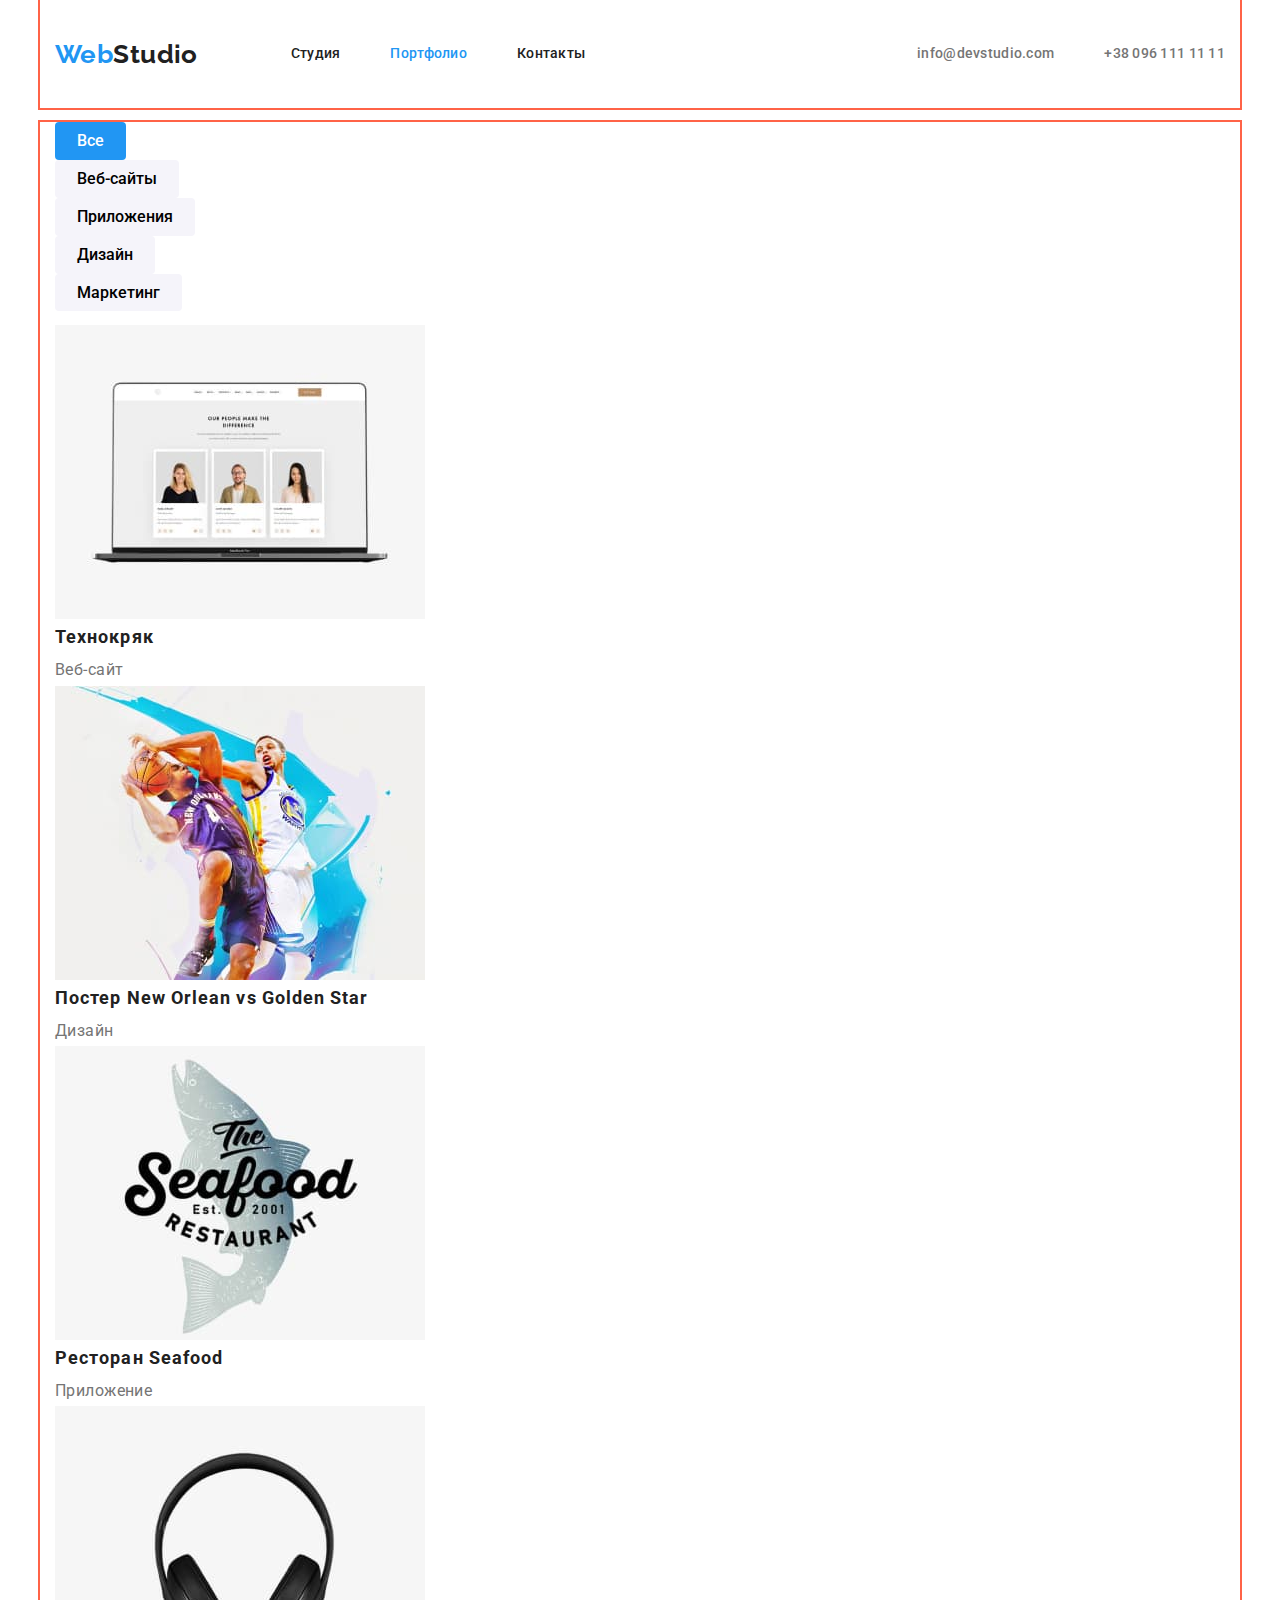
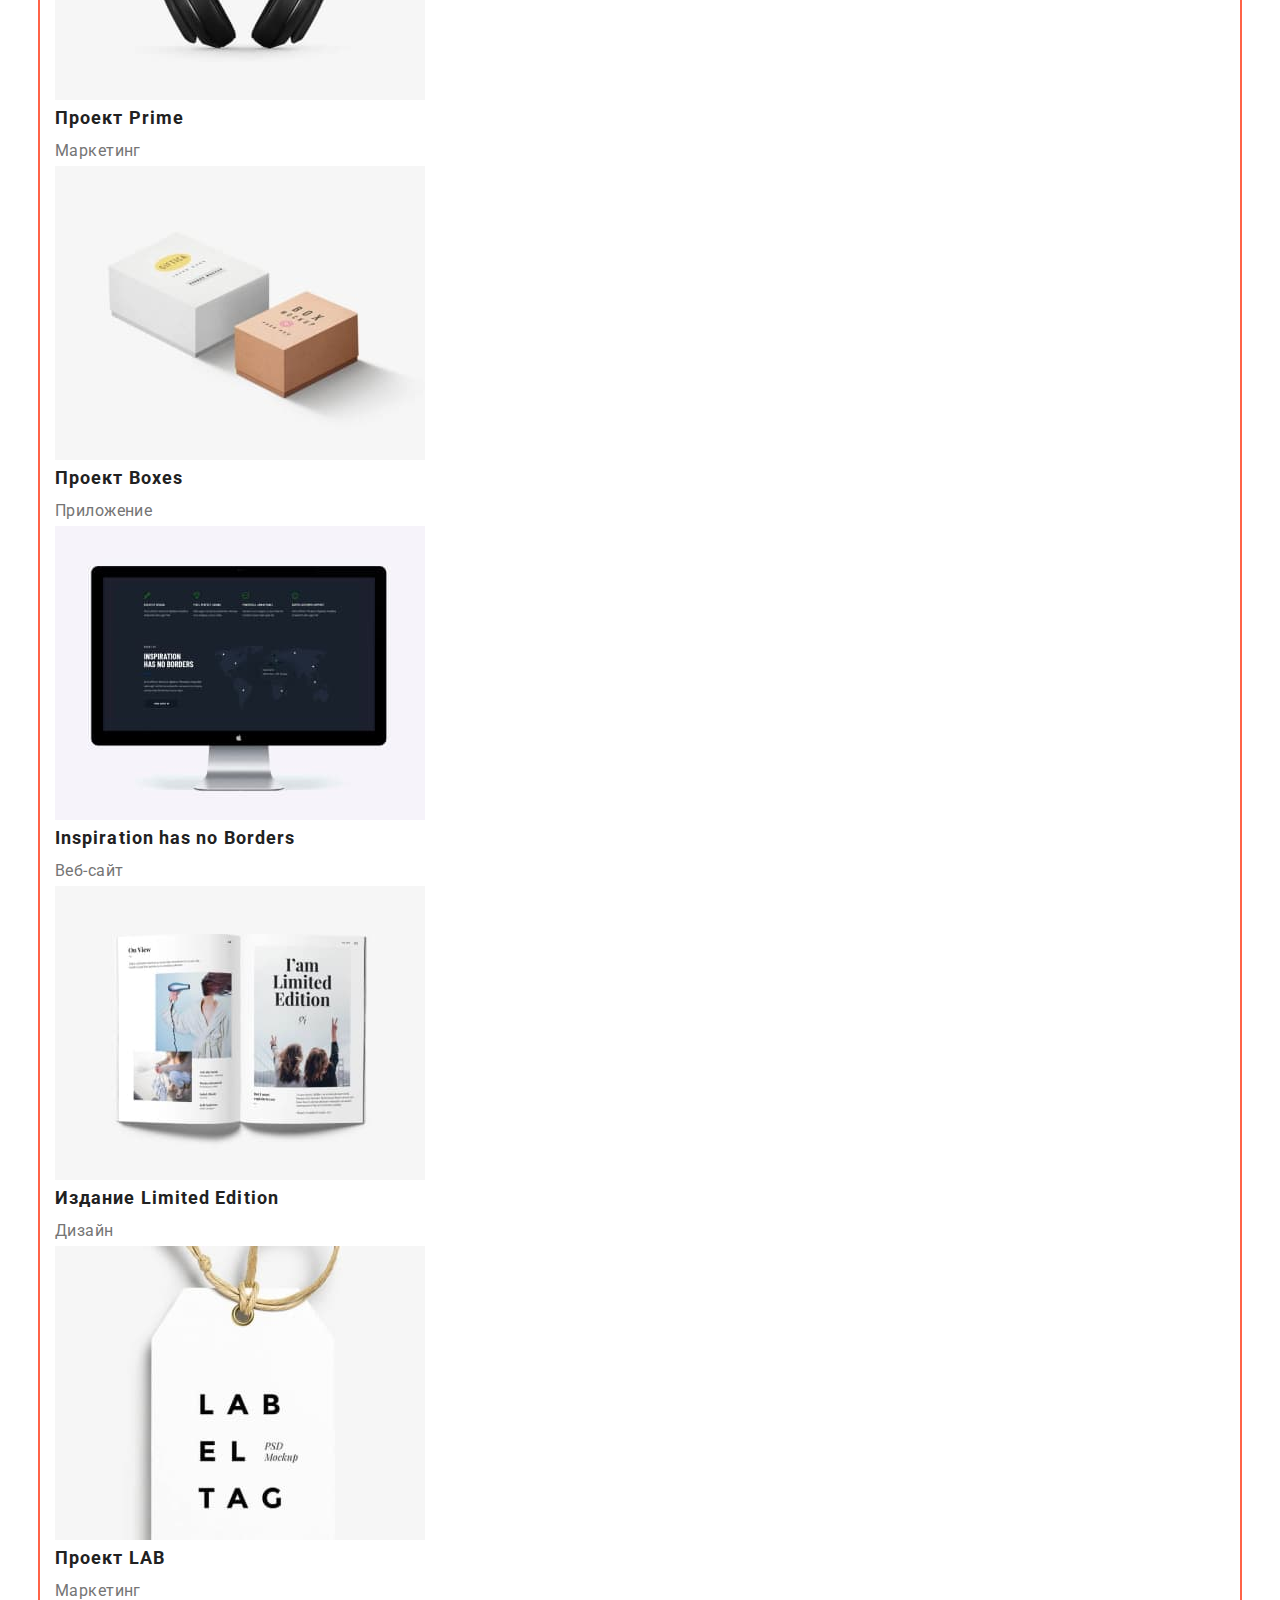
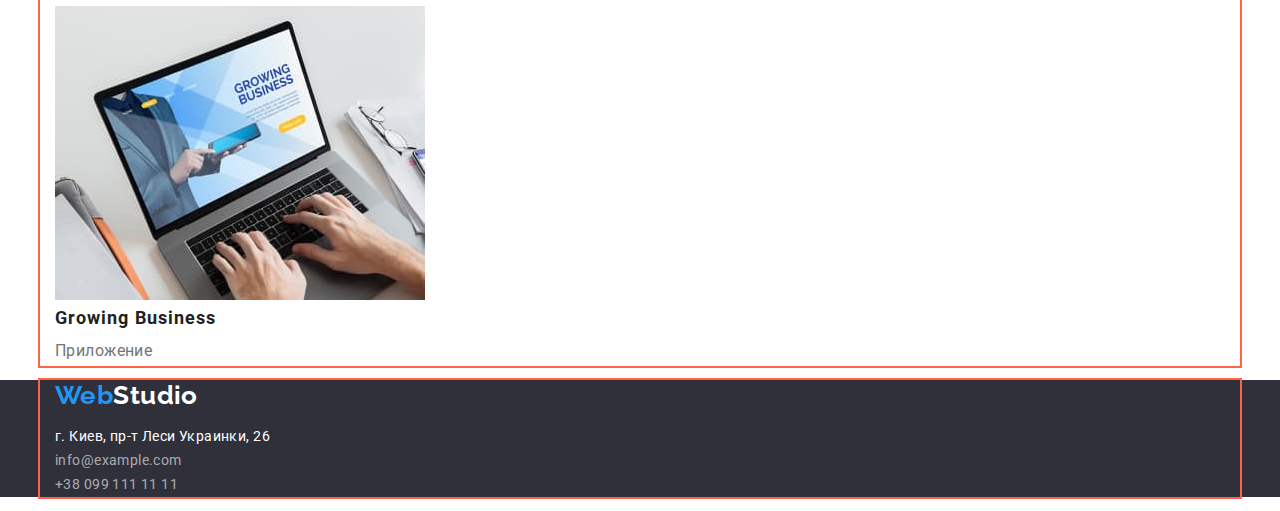
==== commit eb400974: "Добавляет блочную модель в header" ====
--- a/portfolio.html
+++ b/portfolio.html
@@ -20,11 +20,13 @@
   <body>
     <!-- Header -->
     <header class="header">
-      <div class="container">
+      <div class="container container-header">
         <nav class="header-nav">
           <a class="header-logo" href="./index.html"><span class="logo-studio">Web</span>Studio</a>
           <ul class="header-list">
-            <li class="header-list-item"><a class="header-link" href="./index.html">Студия</a></li>
+            <li class="header-list-item">
+              <a class="header-link" href="./index.html">Студия</a>
+            </li>
             <li class="header-list-item">
               <a class="header-link current" href="./portfolio.html">Портфолио</a>
             </li>
--- a/css/styles.css
+++ b/css/styles.css
@@ -40,6 +40,7 @@
 /* Common style */
 ul {
     list-style: none;
+    padding: 0;
 }
 
 a {
@@ -58,8 +59,12 @@
 
 .container {
     width: 1200px;
-    margin-left: 15px;
-    margin-right: 15px;
+    margin-left: auto;
+    margin-right: auto;
+    padding-left: 15px;
+    padding-right: 15px;
+
+    /* временно */
     outline: solid 2px tomato;
 }
 
@@ -88,7 +93,22 @@
     background-color: var(--main-bg-color)
 }
 
+/* container-header */
+
+.container-header {
+    display: flex;
+    align-items: center;
+}
+
+/* header-nav */
+
+.header-nav {
+    display: flex;
+    align-items: center;
+}
+
 .header-logo {
+    margin-right: 93px;
     font-family: var(--logo-font);
     font-weight: 700;
     font-size: 26px;
@@ -100,17 +120,27 @@
     color: var(--accent-text-color)
 }
 
+/* header-list */
+
+.header-list {
+    display: flex;
+}
+
 .header-link {
+    display: block; 
+    padding-top: 32px;
+    padding-bottom: 32px;
+
+    color: var(--main-text-color);
+
     font-weight: 500;
     line-height: 1.14;
-    letter-spacing: 0.02em;
-    color: var(--main-text-color)
+    letter-spacing: 0.02em
 }
 
 .current {
     color: var(--accent-text-color);
 }
-
 
 .header-link:hover,
 .header-link:focus {
@@ -127,6 +157,32 @@
 .header-link-contact:hover,
 .header-link-contact:focus {
     color: var(--accent-text-color)
+}
+
+.header-list .header-list-item:not(:last-child) {
+    margin-right: 50px;
+}
+
+/* ВРЕМЕННЫЕ СЕЛЕКТОРЫ */
+
+/* .header-list .header-list-item,
+.header-contact .header-contact-item {
+    outline: 1px solid tomato;
+} */
+
+/* header-contact */
+
+.header-contact {
+    display: flex;
+    margin-left: auto;
+}
+
+.header-contact .header-contact-item+.header-contact-item {
+    margin-left: 50px;
+}
+
+.header-link-contact {
+    display: block;
 }
 
 /* Main section */
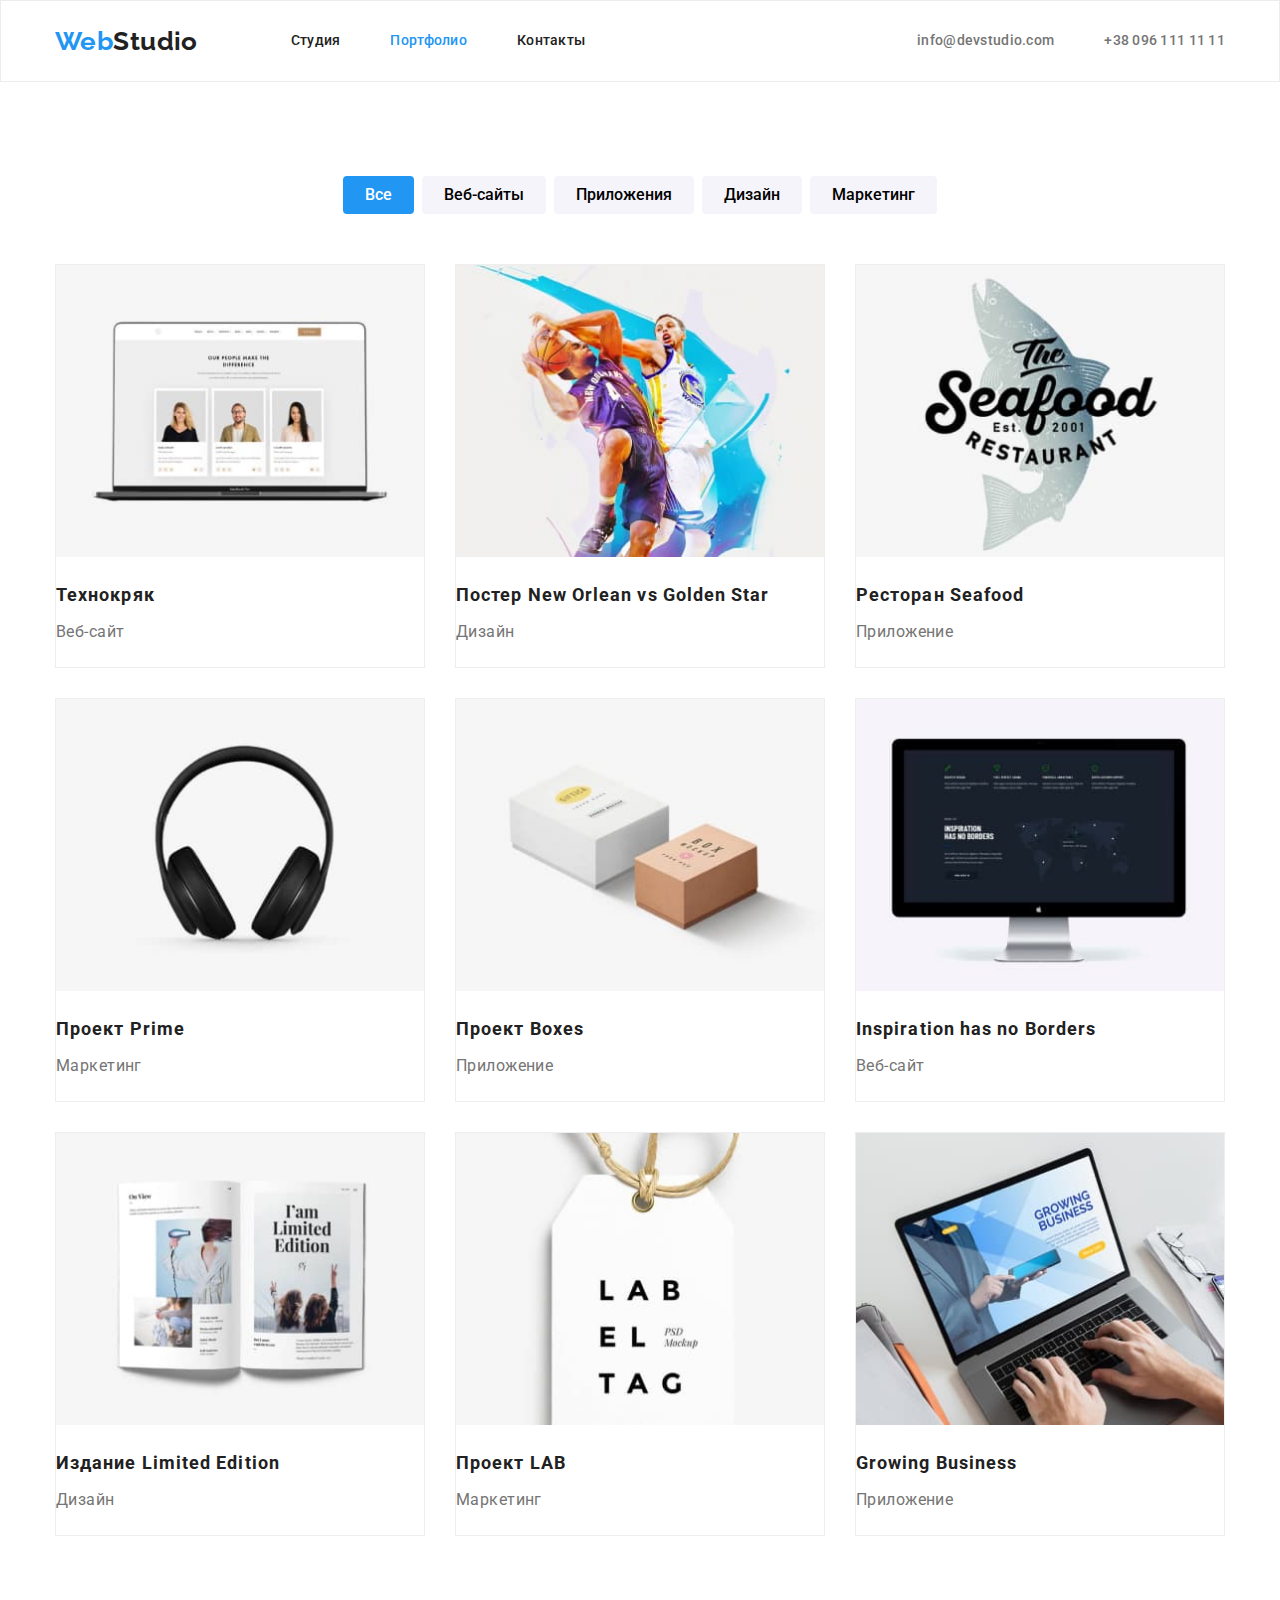
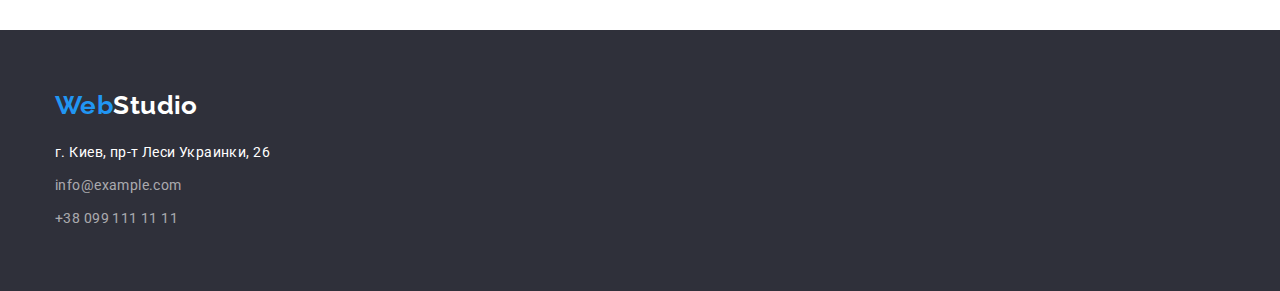
==== commit 2ff3bb43: "Создает класс .section" ====
--- a/portfolio.html
+++ b/portfolio.html
@@ -49,7 +49,7 @@
     <!-- Main -->
     <main class="main">
       <!-- Portfolio section -->
-      <section class="portfolio">
+      <section class="section portfolio">
         <div class="container">
           <!-- Filter by projects -->
           <h1 class="visually-hidden">Примеры работ</h1>
--- a/css/styles.css
+++ b/css/styles.css
@@ -40,6 +40,7 @@
 /* Common style */
 ul {
     list-style: none;
+    margin: 0;
     padding: 0;
 }
 
@@ -65,7 +66,7 @@
     padding-right: 15px;
 
     /* временно */
-    outline: solid 2px tomato;
+    /* outline: solid 2px tomato; */
 }
 
 .section {
@@ -90,7 +91,8 @@
 
 /* Header */
 .header {
-    background-color: var(--main-bg-color)
+    background-color: var(--main-bg-color);
+    border: 1px solid #ECECEC;
 }
 
 /* container-header */
@@ -148,6 +150,8 @@
 }
 
 .header-link-contact {
+    padding-top: 32px;
+    padding-bottom: 32px;
     font-weight: 500;
     line-height: 1.14;
     letter-spacing: 0.02em;
@@ -177,28 +181,35 @@
     margin-left: auto;
 }
 
-.header-contact .header-contact-item+.header-contact-item {
-    margin-left: 50px;
+.header-contact .header-contact-item:not(:last-child) {
+    margin-right: 50px;
 }
 
 .header-link-contact {
     display: block;
 }
 
-/* Main section */
+/* Main */
 
 /* Lead banner */
 
 .lead {
+    padding: 200px 0;
     background-color: var(--title-bg-color);
 }
 
+.container-lead {
+    text-align: center;
+}
+
 .lead-slogan {
+    width: 696px;
+    margin: 0 auto 30px;
     font-weight: 900;
     font-size: 44px;
     line-height: 1.36;
-    text-align: center;
     letter-spacing: 0.06em;
+    text-align: center;
     text-transform: uppercase;
     color: var(--title-text-color)
 }
@@ -209,9 +220,6 @@
     font-family: inherit;
     font-size: 16px;
     line-height: 1.88;
-    display: flex;
-    align-items: center;
-    text-align: center;
     letter-spacing: 0.06em;
     color: var(--title-text-color);
     background: var(--accent-bg-color);
@@ -226,7 +234,17 @@
 
 /* Advantages section */
 
+.advantages-list {
+    display: flex;
+    justify-content: space-between;
+}
+
+.advantages-list .advantages-item:not(:last-child) {
+    margin-right: 30px;
+}
+
 .advantages-subtitle {
+    margin-bottom: 10px;
     font-size: 14px;
     line-height: 1.14;
     text-transform: uppercase;
@@ -239,7 +257,24 @@
 
 /* Activity section */
 
+.activity {
+    padding-top: 0;
+}
+
+.container-activity {
+    text-align: center;
+}
+
+.activity-list {
+    display: flex;
+}
+
+.activity-list .activity-item:not(:last-child) {
+    margin-right: 30px;
+}
+
 .title {
+    margin-bottom: 50px;
     font-size: 36px;
     line-height: 1.17;
     color: var(--title-bg-color)
@@ -251,11 +286,30 @@
     background-color: var(--secondary-bg-color);
 }
 
+.container-team {
+    text-align: center;
+}
+
+.team-list {
+    display: flex;
+}
+
+.team-list .team-item:not(:last-child) {
+    margin-right: 30px;
+}
+
 .team-item {
     background-color: var(--main-bg-color);
+    box-shadow: 0px 1px 3px rgba(0, 0, 0, 0.12), 0px 1px 1px rgba(0, 0, 0, 0.14), 0px 2px 1px rgba(0, 0, 0, 0.2);
+    border-radius: 0px 0px 4px 4px;
+}
+
+.team-avatar {
+    margin-bottom: 30px;
 }
 
 .team-name {
+    margin-bottom: 10px;
     font-weight: 500;
     font-size: 16px;
     line-height: 1.19;
@@ -263,41 +317,11 @@
 }
 
 .team-position {
+    margin-bottom: 30px;
     font-size: 16px;
     line-height: 1.19;
     text-align: center;
     color: var(--secondary-text-color)
-}
-
-/* Footer */
-
-.footer {
-    background-color: var(--title-bg-color);
-}
-
-.footer-logo {
-    font-family: var(--logo-font);
-    font-weight: 700;
-    font-size: 26px;
-    line-height: 1.19;
-    color: var(--title-text-color)
-}
-
-.footer-contact-link {
-    font-style: normal;
-    line-height: 1.71;
-    color: rgba(255, 255, 255, 0.6);
-}
-
-.footer-contact-link:hover,
-.footer-contact-link:focus {
-    color: var(--accent-text-color)
-}
-
-.footer-map {
-    font-style: normal;
-    line-height: 1.71;
-    color: var(--title-text-color)
 }
 
 /* Portfolio section */
@@ -328,9 +352,46 @@
     background-color: var(--accent-bg-color)
 }
 
+.filter-list {
+    margin-bottom: 50px;
+    display: flex;
+    justify-content: center;
+}
+
+.filter-list .btn-item:not(:last-child) {
+    margin-right: 8px;
+}
+
 /* Project examples */
 
+.projects-list {
+    display: flex;
+    flex-wrap: wrap;
+}
+
+.projects-item {
+    width: 370px;
+    height: 404px;
+    margin-right: 30px;
+    margin-bottom: 30px;
+    background-color: var(--main-bg-color);
+    border: 1px solid #EEEEEE;
+}
+
+.projects-list .projects-item:nth-child(3n) {
+    margin-right: 0;
+}
+
+.projects-item:nth-last-child(-n + 3) {
+    margin-bottom: 0;
+}
+
+.projects-img {
+    margin-bottom: 20px;
+}
+
 .projects-subtitle {
+    margin-bottom: 4px;
     font-size: 18px;
     line-height: 2;
     letter-spacing: 0.06em;
@@ -338,7 +399,47 @@
 }
 
 .projects-desc {
+    margin-bottom: 20px;
     font-size: 16px;
     line-height: 1.88;
     color: var(--secondary-text-color)
 }
+
+/* Footer */
+
+.footer {
+    padding-top: 60px;
+    padding-bottom: 60px;
+    background-color: var(--title-bg-color);
+}
+
+.footer-logo {
+    display: block;
+    margin-bottom: 20px;
+    font-family: var(--logo-font);
+    font-weight: 700;
+    font-size: 26px;
+    line-height: 1.19;
+    color: var(--title-text-color)
+}
+
+.footer-contact-link {
+    font-style: normal;
+    line-height: 1.71;
+    color: rgba(255, 255, 255, 0.6);
+}
+
+.footer-contact-link:hover,
+.footer-contact-link:focus {
+    color: var(--accent-text-color)
+}
+
+.footer-contact-list .footer-item:not(:last-child) {
+    margin-bottom: 9px;
+}
+
+.footer-map {
+    font-style: normal;
+    line-height: 1.71;
+    color: var(--title-text-color)
+}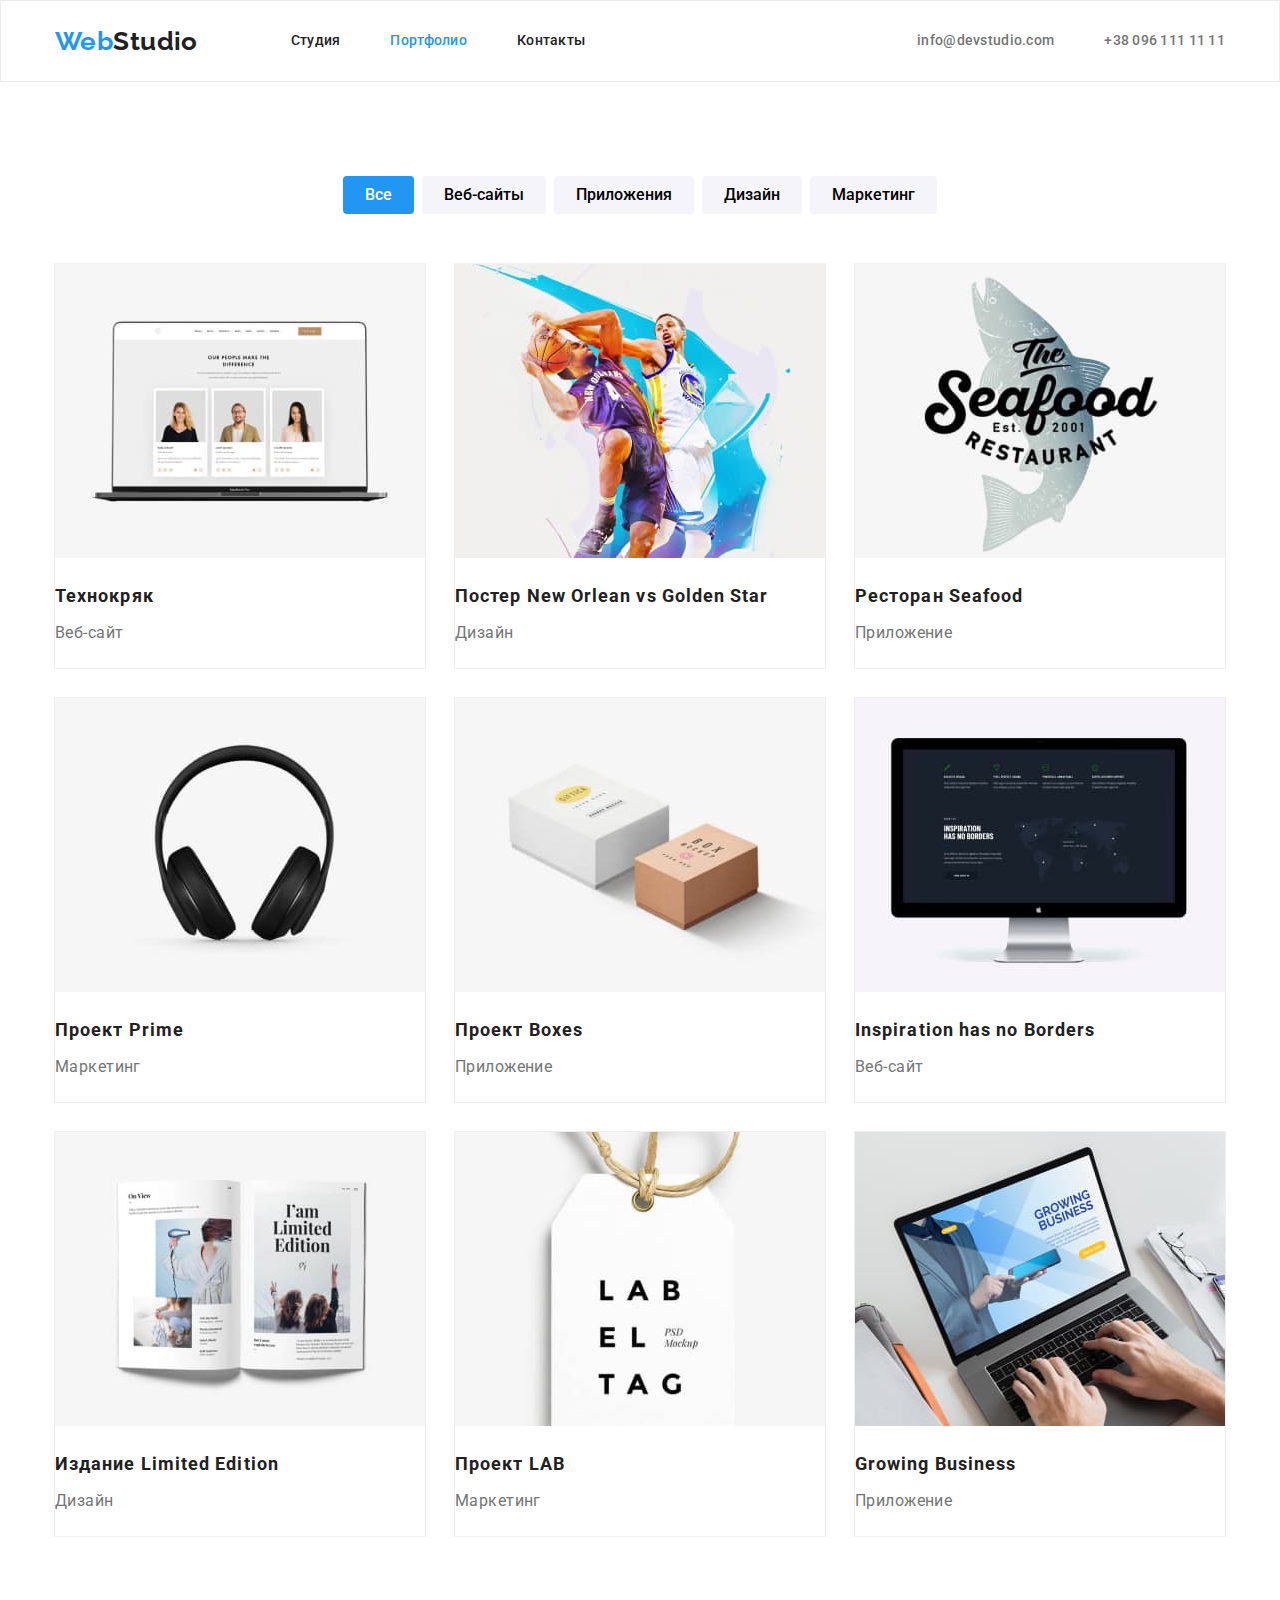
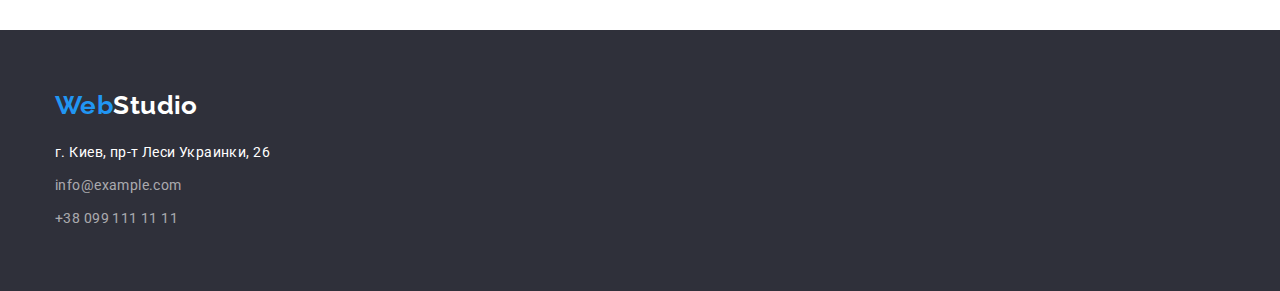
==== commit 61b9a9e2: "Исправляет ошибки в Project examples" ====
--- a/portfolio.html
+++ b/portfolio.html
@@ -71,8 +71,10 @@
                   width="370"
                   height="294"
                 />
-                <h3 class="projects-subtitle">Технокряк</h3>
-                <p class="projects-desc">Веб-сайт</p>
+                <div class="project-tank">
+                  <h3 class="projects-subtitle">Технокряк</h3>
+                  <p class="projects-desc">Веб-сайт</p>
+                </div>
               </a>
             </li>
             <li class="projects-item">
@@ -84,8 +86,10 @@
                   width="370"
                   height="294"
                 />
-                <h3 class="projects-subtitle">Постер New Orlean vs Golden Star</h3>
-                <p class="projects-desc">Дизайн</p>
+                <div class="project-tank">
+                  <h3 class="projects-subtitle">Постер New Orlean vs Golden Star</h3>
+                  <p class="projects-desc">Дизайн</p>
+                </div>
               </a>
             </li>
             <li class="projects-item">
@@ -97,8 +101,10 @@
                   width="370"
                   height="294"
                 />
-                <h3 class="projects-subtitle">Ресторан Seafood</h3>
-                <p class="projects-desc">Приложение</p>
+                <div class="project-tank">
+                  <h3 class="projects-subtitle">Ресторан Seafood</h3>
+                  <p class="projects-desc">Приложение</p>
+                </div>
               </a>
             </li>
             <li class="projects-item">
@@ -110,8 +116,10 @@
                   width="370"
                   height="294"
                 />
-                <h3 class="projects-subtitle">Проект Prime</h3>
-                <p class="projects-desc">Маркетинг</p>
+                <div class="project-tank">
+                  <h3 class="projects-subtitle">Проект Prime</h3>
+                  <p class="projects-desc">Маркетинг</p>
+                </div>
               </a>
             </li>
             <li class="projects-item">
@@ -123,8 +131,10 @@
                   width="370"
                   height="294"
                 />
-                <h3 class="projects-subtitle">Проект Boxes</h3>
-                <p class="projects-desc">Приложение</p>
+                <div class="project-tank">
+                  <h3 class="projects-subtitle">Проект Boxes</h3>
+                  <p class="projects-desc">Приложение</p>
+                </div>
               </a>
             </li>
             <li class="projects-item">
@@ -136,8 +146,10 @@
                   width="370"
                   height="294"
                 />
-                <h3 class="projects-subtitle">Inspiration has no Borders</h3>
-                <p class="projects-desc">Веб-сайт</p>
+                <div class="project-tank">
+                  <h3 class="projects-subtitle">Inspiration has no Borders</h3>
+                  <p class="projects-desc">Веб-сайт</p>
+                </div>
               </a>
             </li>
             <li class="projects-item">
@@ -149,8 +161,10 @@
                   width="370"
                   height="294"
                 />
-                <h3 class="projects-subtitle">Издание Limited Edition</h3>
-                <p class="projects-desc">Дизайн</p>
+                <div class="project-tank">
+                  <h3 class="projects-subtitle">Издание Limited Edition</h3>
+                  <p class="projects-desc">Дизайн</p>
+                </div>
               </a>
             </li>
             <li class="projects-item">
@@ -162,8 +176,10 @@
                   width="370"
                   height="294"
                 />
-                <h3 class="projects-subtitle">Проект LAB</h3>
-                <p class="projects-desc">Маркетинг</p>
+                <div class="project-tank">
+                  <h3 class="projects-subtitle">Проект LAB</h3>
+                  <p class="projects-desc">Маркетинг</p>
+                </div>
               </a>
             </li>
             <li class="projects-item">
@@ -175,8 +191,10 @@
                   width="370"
                   height="294"
                 />
-                <h3 class="projects-subtitle">Growing Business</h3>
-                <p class="projects-desc">Приложение</p>
+                <div class="project-tank">
+                  <h3 class="projects-subtitle">Growing Business</h3>
+                  <p class="projects-desc">Приложение</p>
+                </div>
               </a>
             </li>
           </ul>
--- a/css/styles.css
+++ b/css/styles.css
@@ -236,11 +236,14 @@
 
 .advantages-list {
     display: flex;
-    justify-content: space-between;
 }
 
 .advantages-list .advantages-item:not(:last-child) {
     margin-right: 30px;
+}
+
+.advantages-item {
+    width: 270px;
 }
 
 .advantages-subtitle {
@@ -304,8 +307,9 @@
     border-radius: 0px 0px 4px 4px;
 }
 
-.team-avatar {
-    margin-bottom: 30px;
+.team-tank {
+    padding-top: 30px;
+    padding-bottom: 30px;
 }
 
 .team-name {
@@ -317,7 +321,6 @@
 }
 
 .team-position {
-    margin-bottom: 30px;
     font-size: 16px;
     line-height: 1.19;
     text-align: center;
@@ -370,12 +373,10 @@
 }
 
 .projects-item {
-    width: 370px;
-    height: 404px;
     margin-right: 30px;
     margin-bottom: 30px;
     background-color: var(--main-bg-color);
-    border: 1px solid #EEEEEE;
+    outline: 1px solid #EEEEEE;
 }
 
 .projects-list .projects-item:nth-child(3n) {
@@ -386,8 +387,9 @@
     margin-bottom: 0;
 }
 
-.projects-img {
-    margin-bottom: 20px;
+.project-tank {
+    padding-top: 20px;
+    padding-bottom: 20px;
 }
 
 .projects-subtitle {
@@ -399,7 +401,6 @@
 }
 
 .projects-desc {
-    margin-bottom: 20px;
     font-size: 16px;
     line-height: 1.88;
     color: var(--secondary-text-color)
